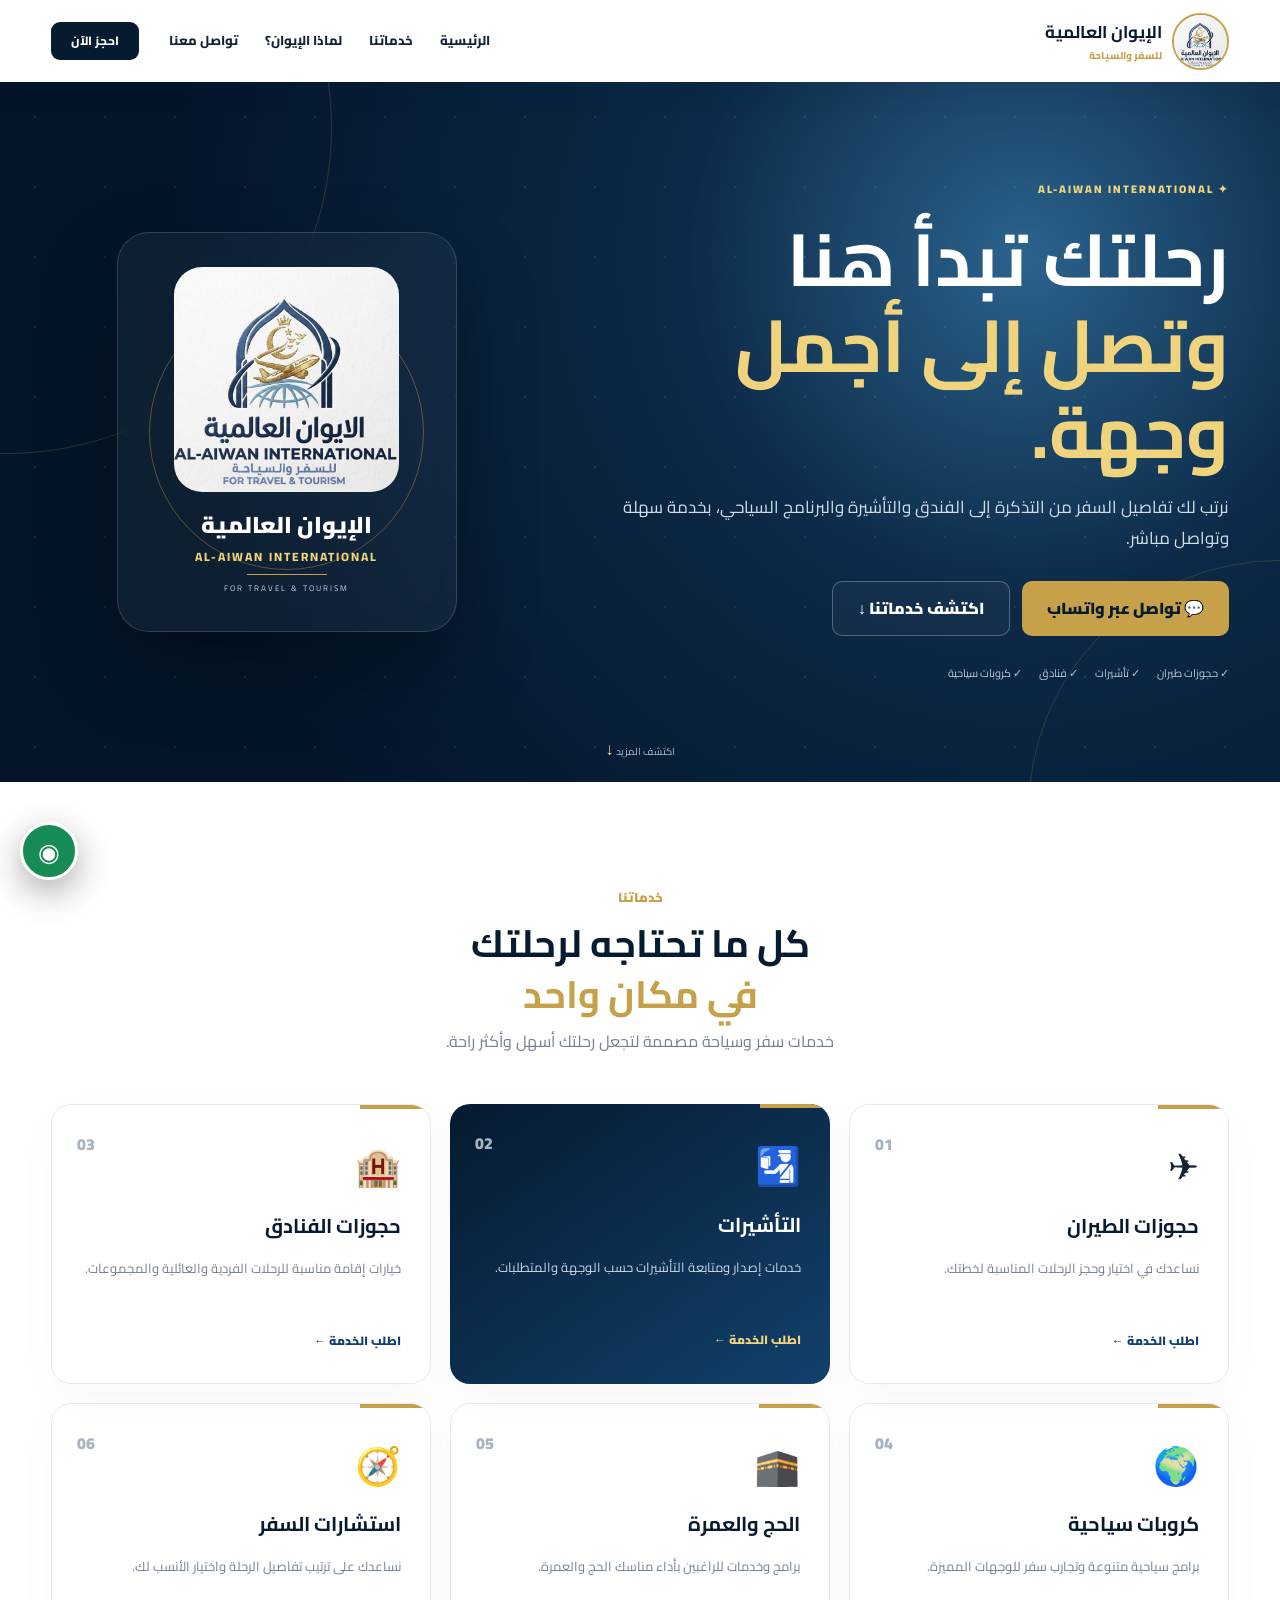
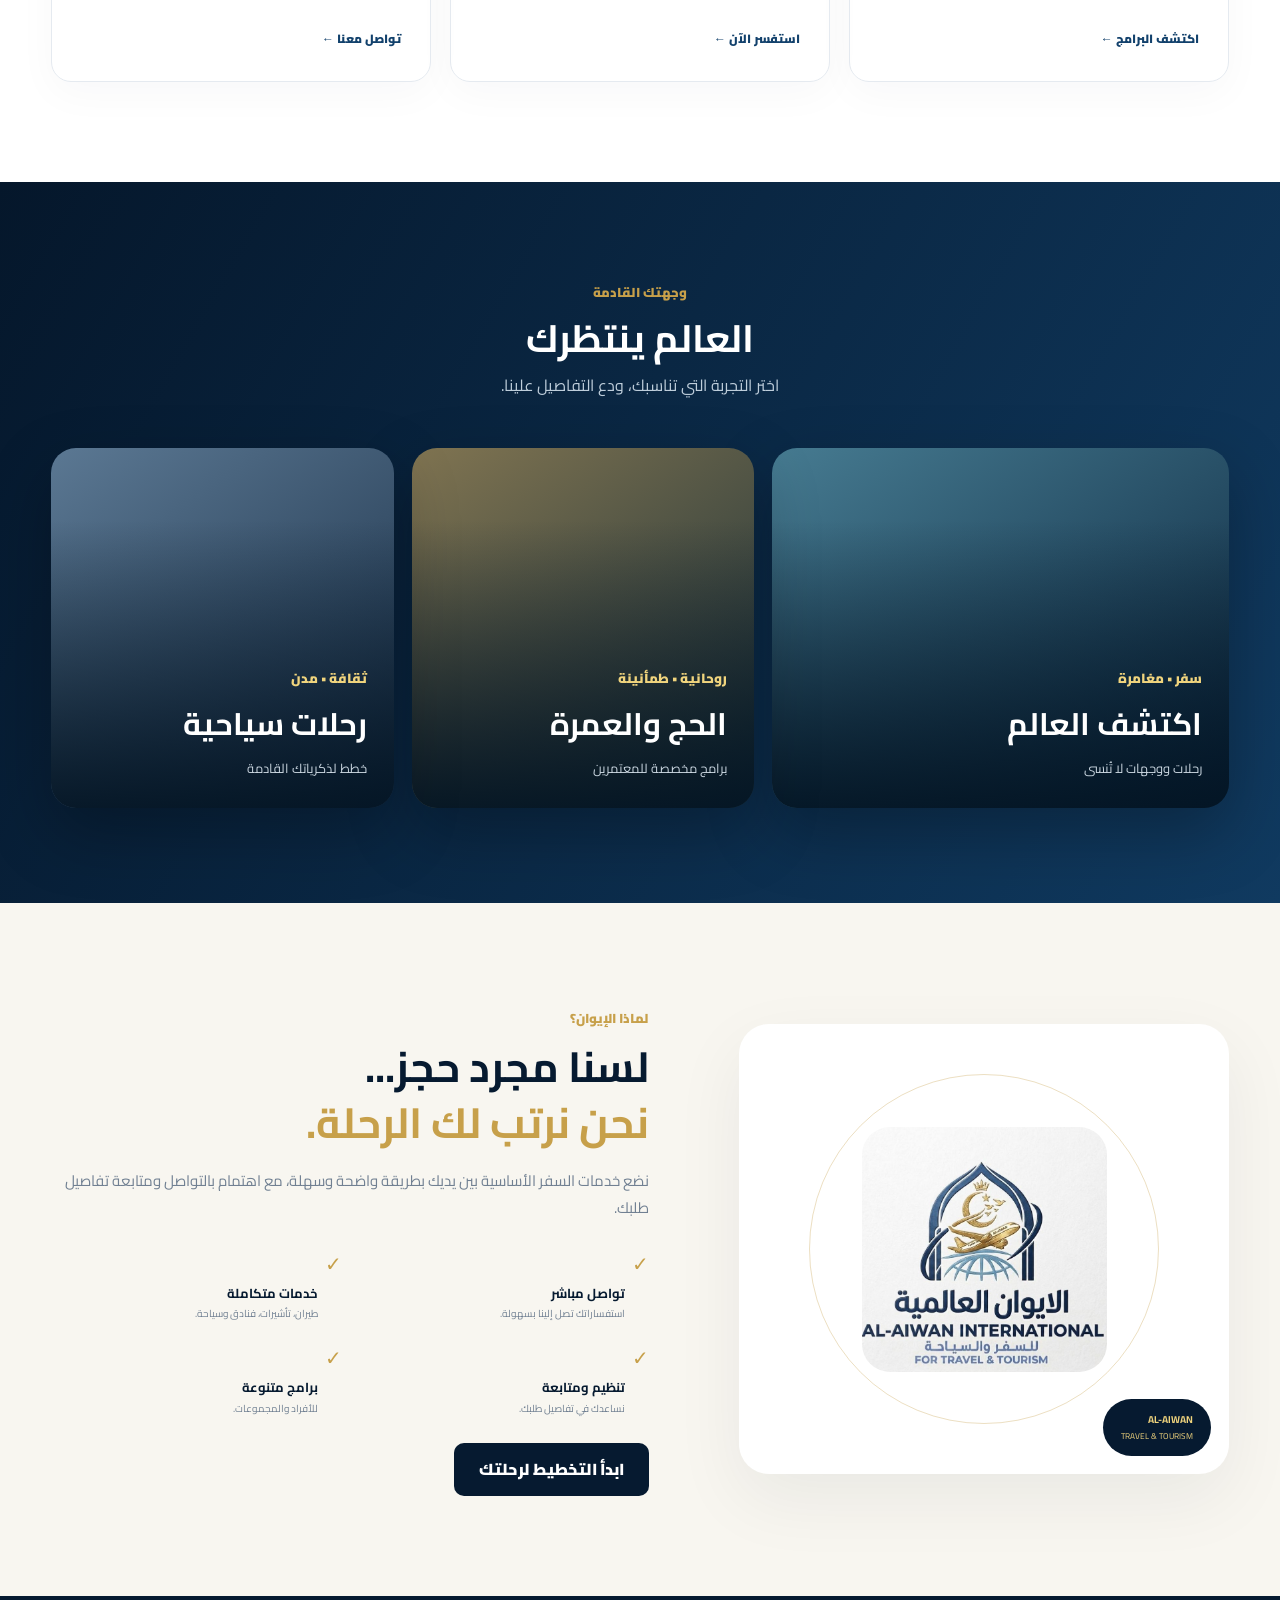
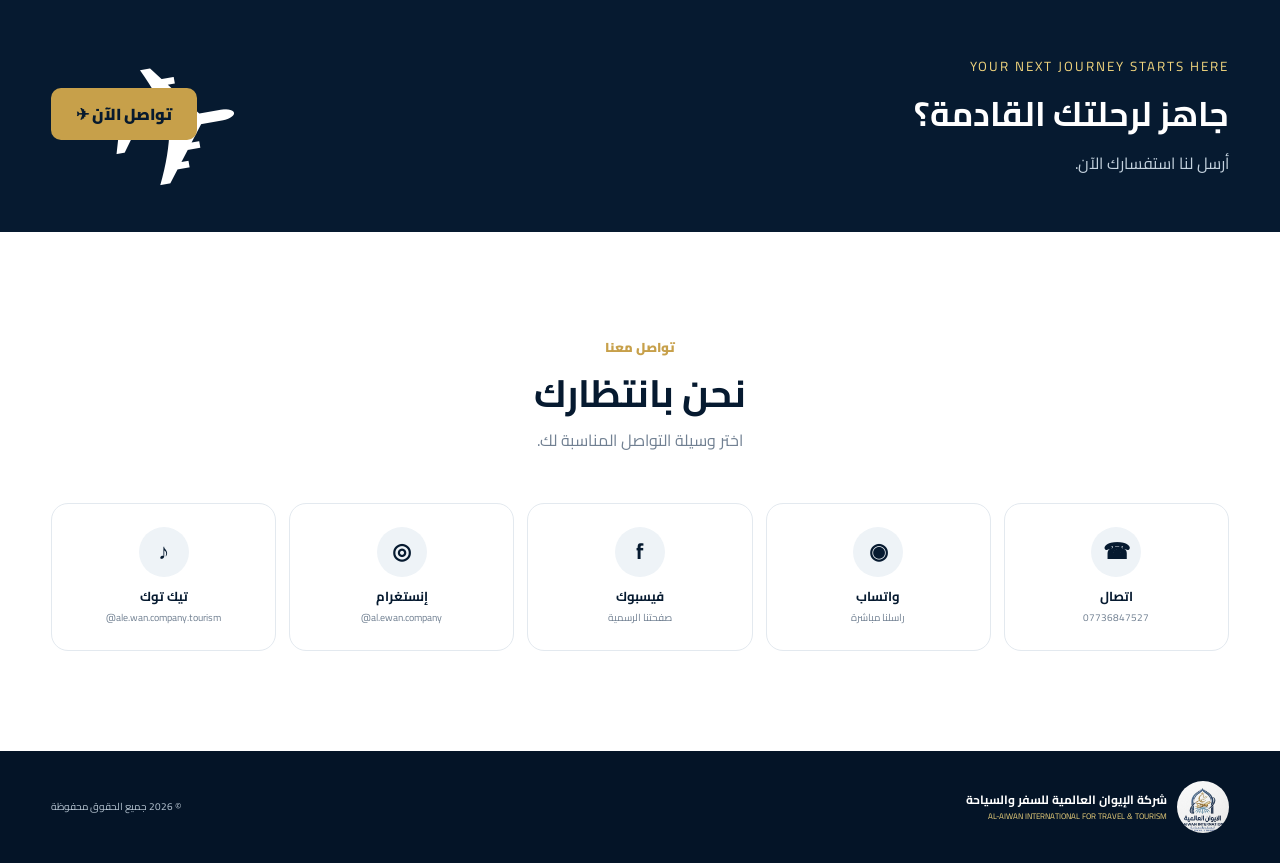
==== index.html @ 4b2747ee "Add files via upload" ====
<!DOCTYPE html>
<html lang="ar" dir="rtl">
<head>
<meta charset="UTF-8">
<meta name="viewport" content="width=device-width, initial-scale=1.0">
<title>الإيوان العالمية للسفر والسياحة</title>
<meta name="description" content="شركة الإيوان العالمية للسفر والسياحة - حجوزات طيران، تأشيرات، فنادق، كروبات سياحية والحج والعمرة.">
<link rel="icon" href="assets/logo.jpg">
<link rel="stylesheet" href="style.css">
</head>
<body>

<header>
  <div class="container nav">
    <a class="logo" href="#home"><img src="assets/logo.jpg"><span><b>الإيوان العالمية</b><small>للسفر والسياحة</small></span></a>
    <button id="menu">☰</button>
    <nav id="nav">
      <a href="#home">الرئيسية</a><a href="#services">خدماتنا</a><a href="#why">لماذا الإيوان؟</a><a href="#contact">تواصل معنا</a>
    </nav>
    <a class="nav-btn" href="https://wa.me/message/M5QS6EB6JN74N1" target="_blank">احجز الآن</a>
  </div>
</header>

<section class="hero" id="home">
  <div class="stars"></div>
  <div class="container hero-content">
    <div class="hero-copy">
      <div class="tag">✦ AL-AIWAN INTERNATIONAL</div>
      <h1>رحلتك تبدأ هنا<br><span>وتصل إلى أجمل وجهة.</span></h1>
      <p>نرتب لك تفاصيل السفر من التذكرة إلى الفندق والتأشيرة والبرنامج السياحي، بخدمة سهلة وتواصل مباشر.</p>
      <div class="actions">
        <a class="btn gold" href="https://wa.me/message/M5QS6EB6JN74N1" target="_blank">💬 تواصل عبر واتساب</a>
        <a class="btn glass" href="#services">اكتشف خدماتنا ↓</a>
      </div>
      <div class="trust"><span>✓ حجوزات طيران</span><span>✓ تأشيرات</span><span>✓ فنادق</span><span>✓ كروبات سياحية</span></div>
    </div>
    <div class="hero-card">
      <div class="orbit"></div>
      <img src="assets/logo.jpg">
      <div class="arabic-brand">الإيوان العالمية</div>
      <div class="english-brand">AL-AIWAN INTERNATIONAL</div>
      <div class="line"></div>
      <small>FOR TRAVEL & TOURISM</small>
    </div>
  </div>
  <div class="scroll">اكتشف المزيد <b>↓</b></div>
</section>

<section class="services" id="services">
  <div class="container">
    <div class="heading"><label>خدماتنا</label><h2>كل ما تحتاجه لرحلتك<br><span>في مكان واحد</span></h2><p>خدمات سفر وسياحة مصممة لتجعل رحلتك أسهل وأكثر راحة.</p></div>
    <div class="cards">
      <article><i>✈</i><em>01</em><h3>حجوزات الطيران</h3><p>نساعدك في اختيار وحجز الرحلات المناسبة لخطتك.</p><a href="#contact">اطلب الخدمة ←</a></article>
      <article class="active"><i>🛂</i><em>02</em><h3>التأشيرات</h3><p>خدمات إصدار ومتابعة التأشيرات حسب الوجهة والمتطلبات.</p><a href="#contact">اطلب الخدمة ←</a></article>
      <article><i>🏨</i><em>03</em><h3>حجوزات الفنادق</h3><p>خيارات إقامة مناسبة للرحلات الفردية والعائلية والمجموعات.</p><a href="#contact">اطلب الخدمة ←</a></article>
      <article><i>🌍</i><em>04</em><h3>كروبات سياحية</h3><p>برامج سياحية متنوعة وتجارب سفر للوجهات المميزة.</p><a href="#contact">اكتشف البرامج ←</a></article>
      <article><i>🕋</i><em>05</em><h3>الحج والعمرة</h3><p>برامج وخدمات للراغبين بأداء مناسك الحج والعمرة.</p><a href="#contact">استفسر الآن ←</a></article>
      <article><i>🧭</i><em>06</em><h3>استشارات السفر</h3><p>نساعدك على ترتيب تفاصيل الرحلة واختيار الأنسب لك.</p><a href="#contact">تواصل معنا ←</a></article>
    </div>
  </div>
</section>

<section class="showcase">
  <div class="container">
    <div class="heading light"><label>وجهتك القادمة</label><h2>العالم ينتظرك</h2><p>اختر التجربة التي تناسبك، ودع التفاصيل علينا.</p></div>
    <div class="destination-grid">
      <div class="destination d1"><div><small>سفر • مغامرة</small><h3>اكتشف العالم</h3><p>رحلات ووجهات لا تُنسى</p></div></div>
      <div class="destination d2"><div><small>روحانية • طمأنينة</small><h3>الحج والعمرة</h3><p>برامج مخصصة للمعتمرين</p></div></div>
      <div class="destination d3"><div><small>ثقافة • مدن</small><h3>رحلات سياحية</h3><p>خطط لذكرياتك القادمة</p></div></div>
    </div>
  </div>
</section>

<section class="why" id="why">
  <div class="container why-grid">
    <div class="visual">
      <div class="ring"></div><img src="assets/logo.jpg">
      <div class="badge"><b>AL-AIWAN</b><small>TRAVEL & TOURISM</small></div>
    </div>
    <div>
      <label>لماذا الإيوان؟</label>
      <h2>لسنا مجرد حجز...<br><span>نحن نرتب لك الرحلة.</span></h2>
      <p class="lead">نضع خدمات السفر الأساسية بين يديك بطريقة واضحة وسهلة، مع اهتمام بالتواصل ومتابعة تفاصيل طلبك.</p>
      <div class="features">
        <div>✓ <b>تواصل مباشر</b><small>استفساراتك تصل إلينا بسهولة.</small></div>
        <div>✓ <b>خدمات متكاملة</b><small>طيران، تأشيرات، فنادق وسياحة.</small></div>
        <div>✓ <b>تنظيم ومتابعة</b><small>نساعدك في تفاصيل طلبك.</small></div>
        <div>✓ <b>برامج متنوعة</b><small>للأفراد والمجموعات.</small></div>
      </div>
      <a class="btn navy" href="https://wa.me/message/M5QS6EB6JN74N1" target="_blank">ابدأ التخطيط لرحلتك</a>
    </div>
  </div>
</section>

<section class="cta">
  <div class="container cta-in">
    <div><small>YOUR NEXT JOURNEY STARTS HERE</small><h2>جاهز لرحلتك القادمة؟</h2><p>أرسل لنا استفسارك الآن.</p></div>
    <a class="btn gold" href="https://wa.me/message/M5QS6EB6JN74N1" target="_blank">تواصل الآن ✈</a>
  </div>
</section>

<section class="contact" id="contact">
  <div class="container">
    <div class="heading"><label>تواصل معنا</label><h2>نحن بانتظارك</h2><p>اختر وسيلة التواصل المناسبة لك.</p></div>
    <div class="contact-grid">
      <a href="tel:+9647736847527"><b>☎</b><strong>اتصال</strong><span>07736847527</span></a>
      <a href="https://wa.me/message/M5QS6EB6JN74N1" target="_blank"><b>◉</b><strong>واتساب</strong><span>راسلنا مباشرة</span></a>
      <a href="https://www.facebook.com/share/1HxMTw4XXQ/" target="_blank"><b>f</b><strong>فيسبوك</strong><span>صفحتنا الرسمية</span></a>
      <a href="https://www.instagram.com/al.ewan.company" target="_blank"><b>◎</b><strong>إنستغرام</strong><span>@al.ewan.company</span></a>
      <a href="https://www.tiktok.com/@ale.wan.company.tourism" target="_blank"><b>♪</b><strong>تيك توك</strong><span>@ale.wan.company.tourism</span></a>
    </div>
  </div>
</section>

<footer><div class="container footer"><div class="fl"><img src="assets/logo.jpg"><div><b>شركة الإيوان العالمية للسفر والسياحة</b><small>AL-AIWAN INTERNATIONAL FOR TRAVEL & TOURISM</small></div></div><p>© <span id="year"></span> جميع الحقوق محفوظة</p></div></footer>
<a class="float" href="https://wa.me/message/M5QS6EB6JN74N1" target="_blank">◉</a>
<script src="script.js"></script>
</body>
</html>
---- style.css ----
@import url('https://fonts.googleapis.com/css2?family=Cairo:wght@400;600;700;800;900&display=swap');
:root{--navy:#061a30;--blue:#12416c;--gold:#c7a04a;--gold2:#f0d47d;--white:#fff;--muted:#718092;--cream:#f8f6f0}
*{box-sizing:border-box}html{scroll-behavior:smooth}body{margin:0;font-family:Cairo,Arial,sans-serif;color:#142235;line-height:1.8}a{text-decoration:none;color:inherit}.container{width:min(1180px,92%);margin:auto}
header{height:82px;background:#fff;position:sticky;top:0;z-index:99;box-shadow:0 8px 30px #061a3010}.nav{height:100%;display:flex;align-items:center;gap:30px}.logo{display:flex;align-items:center;gap:10px;margin-left:auto}.logo img{width:57px;height:57px;border-radius:50%;object-fit:cover;border:2px solid var(--gold)}.logo b,.logo small{display:block}.logo b{font-size:17px;color:var(--navy)}.logo small{font-size:10px;color:var(--gold);font-weight:800}nav{display:flex;gap:27px;font-size:13px;font-weight:800}nav a:hover{color:var(--gold)}.nav-btn{background:var(--navy);color:#fff;padding:8px 20px;border-radius:9px;font-size:12px;font-weight:800}#menu{display:none;border:0;background:none;font-size:27px;color:var(--navy)}
.hero{min-height:700px;background:radial-gradient(circle at 80% 25%,#2b638d 0,#0c2947 30%,#041529 75%);color:#fff;position:relative;overflow:hidden}.hero:before,.hero:after{content:"";position:absolute;border:1px solid #c7a04a33;border-radius:50%}.hero:before{width:650px;height:650px;left:-320px;top:-280px}.hero:after{width:500px;height:500px;right:-250px;bottom:-280px}.stars{position:absolute;inset:0;background-image:radial-gradient(#fff9 1px,transparent 1px);background-size:70px 70px;opacity:.12}.hero-content{position:relative;z-index:2;min-height:700px;display:grid;grid-template-columns:1.15fr .85fr;gap:70px;align-items:center}.tag{color:var(--gold2);font-size:11px;letter-spacing:2px;font-weight:900}.hero h1{font-size:clamp(43px,6vw,73px);line-height:1.18;margin:17px 0}.hero h1 span{color:var(--gold2)}.hero-copy>p{font-size:17px;color:#d1deea;max-width:650px}.actions{display:flex;gap:12px;flex-wrap:wrap;margin:28px 0}.btn{display:inline-flex;align-items:center;justify-content:center;padding:12px 25px;border-radius:10px;font-weight:900;transition:.25s}.btn:hover{transform:translateY(-3px)}.gold{background:var(--gold);color:#071a2e}.glass{border:1px solid #fff4;color:#fff;background:#ffffff09}.trust{display:flex;gap:17px;flex-wrap:wrap;color:#b9c9d8;font-size:11px}.hero-card{width:340px;height:400px;justify-self:center;border:1px solid #ffffff25;background:#ffffff0b;backdrop-filter:blur(12px);border-radius:32px;display:flex;align-items:center;justify-content:center;flex-direction:column;box-shadow:0 35px 80px #0005;position:relative}.hero-card img{width:225px;height:225px;border-radius:28px;object-fit:cover;position:relative;z-index:2}.orbit{position:absolute;width:275px;height:275px;border:1px solid #c7a04a66;border-radius:50%}.arabic-brand{font-size:23px;font-weight:900;margin-top:12px}.english-brand{font-size:12px;letter-spacing:2px;color:var(--gold2);font-weight:800}.hero-card .line{width:80px;height:1px;background:var(--gold);margin:7px}.hero-card small{font-size:8px;letter-spacing:2px;color:#c5d2de}.scroll{position:absolute;bottom:17px;left:50%;transform:translateX(-50%);font-size:10px;color:#aebfce}.scroll b{color:var(--gold2);font-size:17px}
.services{padding:100px 0;background:#fff}.heading{text-align:center;max-width:700px;margin:0 auto 48px}.heading label,.why label{color:var(--gold);font-weight:900;font-size:13px}.heading h2,.why h2{font-size:38px;line-height:1.35;color:var(--navy);margin:7px 0}.heading h2 span,.why h2 span{color:var(--gold)}.heading p{color:var(--muted);margin:0}.cards{display:grid;grid-template-columns:repeat(3,1fr);gap:19px}.cards article{min-height:260px;padding:29px;border:1px solid #e5eaf0;border-radius:20px;position:relative;overflow:hidden;box-shadow:0 12px 40px #061a3008;transition:.3s}.cards article:hover{transform:translateY(-8px);box-shadow:0 25px 55px #061a3015}.cards article:before{content:"";position:absolute;top:0;right:0;width:70px;height:4px;background:var(--gold)}.cards .active{background:linear-gradient(145deg,#061a30,#12416c);color:#fff;border:0}.cards i{font-style:normal;font-size:37px}.cards em{position:absolute;left:25px;top:25px;color:#a6b3c0;font-style:normal;font-weight:900}.cards h3{font-size:20px;margin:7px 0;color:var(--navy)}.cards .active h3{color:#fff}.cards p{font-size:13px;color:var(--muted);min-height:55px}.cards .active p{color:#cbd8e4}.cards a{font-size:12px;color:var(--blue);font-weight:900}.cards .active a{color:var(--gold2)}
.showcase{padding:95px 0;background:linear-gradient(120deg,#05172b,#103a60);color:#fff}.light h2{color:#fff}.light p{color:#bfcedb}.destination-grid{display:grid;grid-template-columns:1.2fr .9fr .9fr;gap:18px}.destination{height:360px;border-radius:25px;position:relative;overflow:hidden;display:flex;align-items:end;padding:27px;background:linear-gradient(145deg,#467b91,#09233b);box-shadow:0 25px 65px #0004}.destination:before{content:"";position:absolute;inset:0;background:linear-gradient(transparent 20%,#031423e8)}.destination div{position:relative;z-index:2}.destination small{color:var(--gold2);font-weight:900}.destination h3{font-size:31px;margin:5px 0}.destination p{margin:0;color:#cad6e0;font-size:13px}.d2{background:linear-gradient(145deg,#807451,#172d36)}.d3{background:linear-gradient(145deg,#5b7893,#172c43)}
.why{padding:100px 0;background:var(--cream)}.why-grid{display:grid;grid-template-columns:.9fr 1.1fr;gap:90px;align-items:center}.visual{height:450px;background:#fff;border-radius:30px;display:grid;place-items:center;position:relative;box-shadow:0 25px 70px #061a3010}.visual img{width:245px;height:245px;object-fit:cover;border-radius:28px;position:relative;z-index:2}.ring{position:absolute;width:350px;height:350px;border:1px solid #c7a04a55;border-radius:50%}.badge{position:absolute;bottom:18px;right:18px;background:var(--navy);color:var(--gold2);padding:12px 18px;border-radius:50px;font-size:10px}.badge b,.badge small{display:block}.why h2{font-size:42px}.lead{color:var(--muted);font-size:15px}.features{display:grid;grid-template-columns:1fr 1fr;gap:17px;margin:25px 0}.features div{color:var(--gold);font-size:20px}.features b,.features small{display:block;margin-right:24px}.features b{font-size:13px;color:var(--navy)}.features small{font-size:10px;color:var(--muted)}.navy{background:var(--navy);color:#fff}
.cta{padding:55px 0;background:var(--navy);color:#fff;position:relative;overflow:hidden}.cta:after{content:"✈";position:absolute;left:8%;top:-25px;color:#fff08;font-size:170px;transform:rotate(-10deg)}.cta-in{position:relative;z-index:2;display:flex;justify-content:space-between;align-items:center}.cta small{color:var(--gold2);letter-spacing:2px}.cta h2{font-size:34px;margin:4px 0}.cta p{margin:0;color:#c4d2de}
.contact{padding:100px 0}.contact-grid{display:grid;grid-template-columns:repeat(5,1fr);gap:13px}.contact-grid a{border:1px solid #e3e9ef;border-radius:17px;padding:23px 8px;text-align:center;transition:.25s;background:#fff}.contact-grid a:hover{transform:translateY(-5px);border-color:var(--gold)}.contact-grid b{display:grid;place-items:center;width:50px;height:50px;margin:auto auto 8px;border-radius:50%;background:#eef3f7;color:var(--navy);font-size:22px}.contact-grid strong,.contact-grid span{display:block}.contact-grid strong{font-size:13px;color:var(--navy)}.contact-grid span{font-size:10px;color:var(--muted);direction:ltr}
footer{background:#041427;color:#b9c7d4;padding:30px 0}.footer{display:flex;justify-content:space-between;align-items:center;gap:20px}.fl{display:flex;align-items:center;gap:10px}.fl img{width:52px;height:52px;border-radius:50%;object-fit:cover}.fl b,.fl small{display:block}.fl b{color:#fff;font-size:12px}.fl small{font-size:8px;color:var(--gold2)}.footer p{font-size:10px}.float{position:fixed;left:20px;bottom:20px;width:58px;height:58px;border-radius:50%;background:#168b55;color:#fff;display:grid;place-items:center;font-size:25px;box-shadow:0 12px 35px #0005;border:3px solid #fff;z-index:90}
@media(max-width:900px){nav{display:none;position:absolute;top:82px;right:4%;left:4%;background:#fff;padding:15px;border-radius:15px;box-shadow:0 15px 45px #061a3020;flex-direction:column;gap:5px}nav.open{display:flex}#menu{display:block}.nav-btn{display:none}.hero-content{grid-template-columns:1fr;text-align:center;padding:65px 0}.hero-copy>p{margin:auto}.actions,.trust{justify-content:center}.hero-card{width:290px;height:340px}.hero-card img{width:180px;height:180px}.cards{grid-template-columns:1fr 1fr}.destination-grid{grid-template-columns:1fr 1fr}.why-grid{grid-template-columns:1fr;gap:45px}.visual{max-width:600px;margin:auto}.contact-grid{grid-template-columns:1fr 1fr}.cta-in{flex-direction:column;text-align:center}}
@media(max-width:560px){.logo{margin:0}.logo img{width:50px;height:50px}.hero h1{font-size:42px}.hero-copy>p{font-size:14px}.hero{min-height:690px}.hero-content{min-height:690px}.cards,.destination-grid,.contact-grid{grid-template-columns:1fr}.services,.why,.contact{padding:70px 0}.heading h2,.why h2{font-size:29px}.visual{height:350px}.visual img{width:190px;height:190px}.ring{width:270px;height:270px}.features{grid-template-columns:1fr}.footer{flex-direction:column;text-align:center}.fl{justify-content:center}}
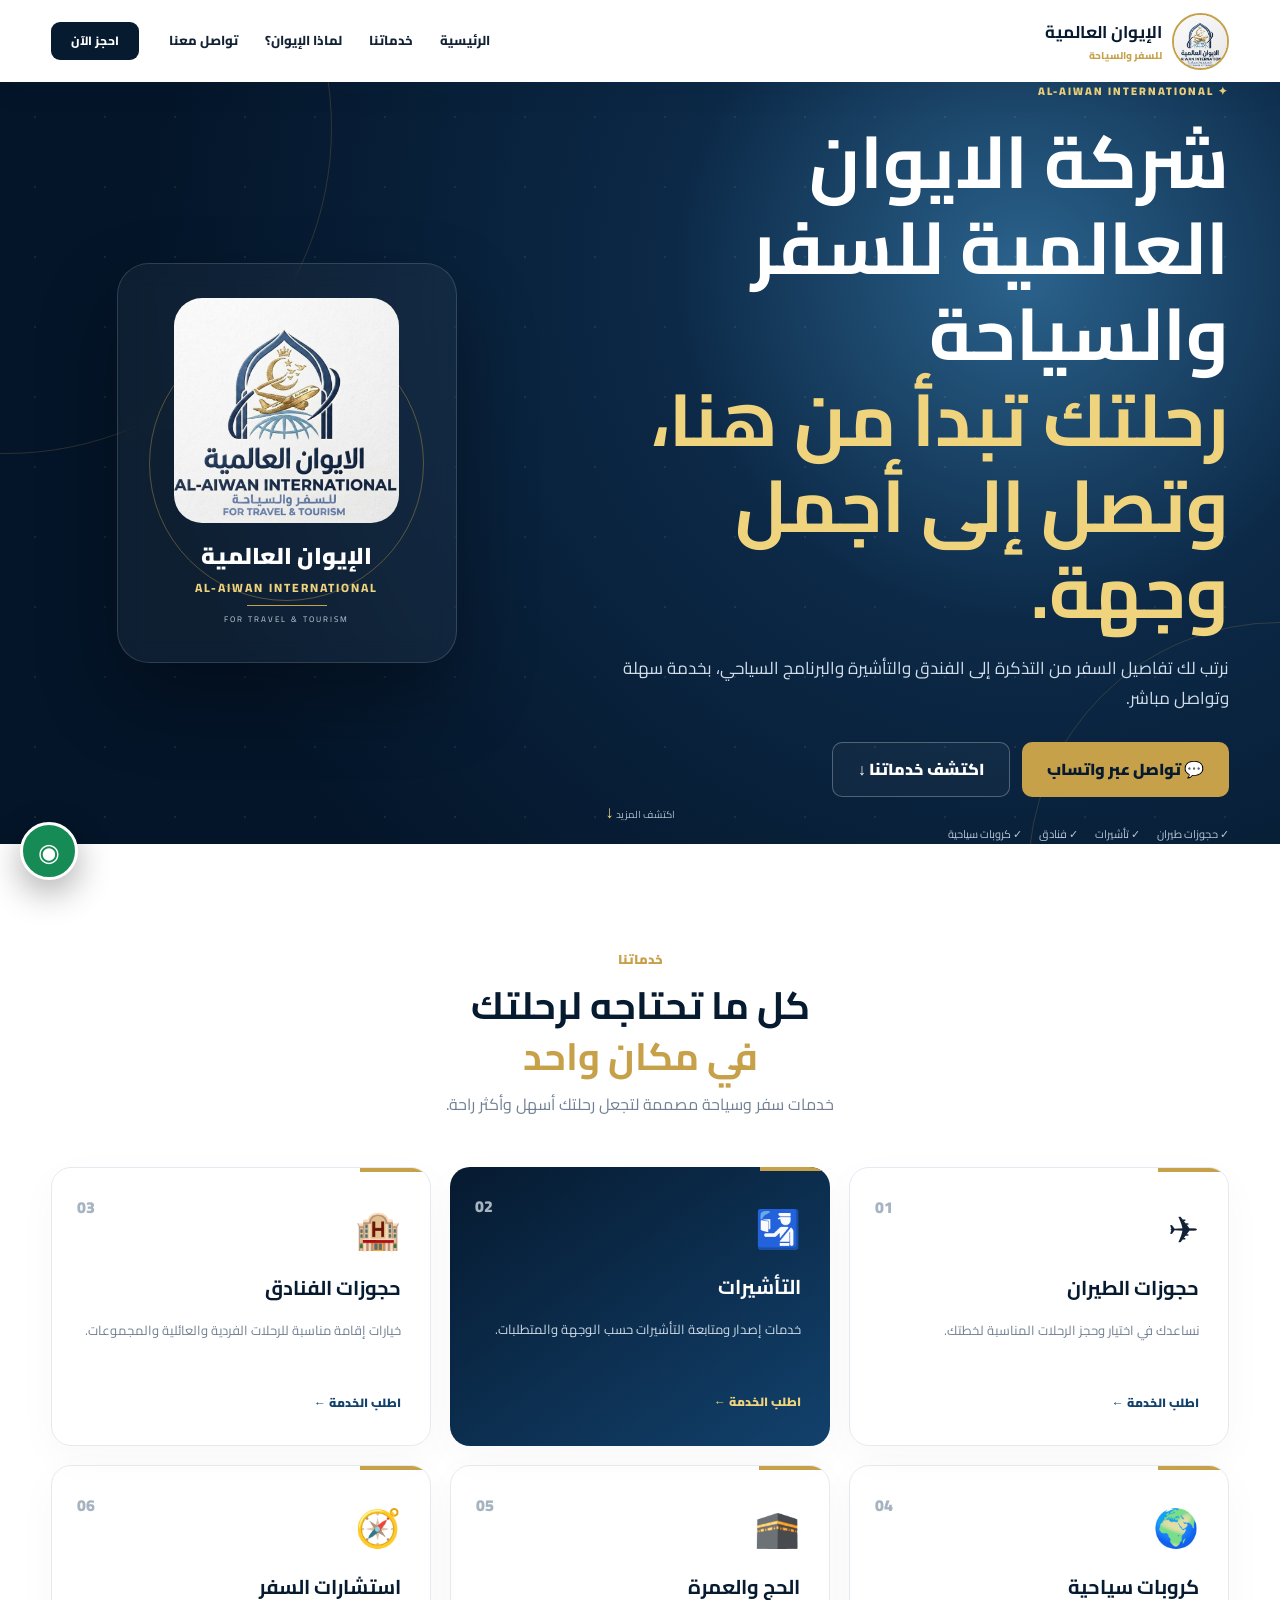
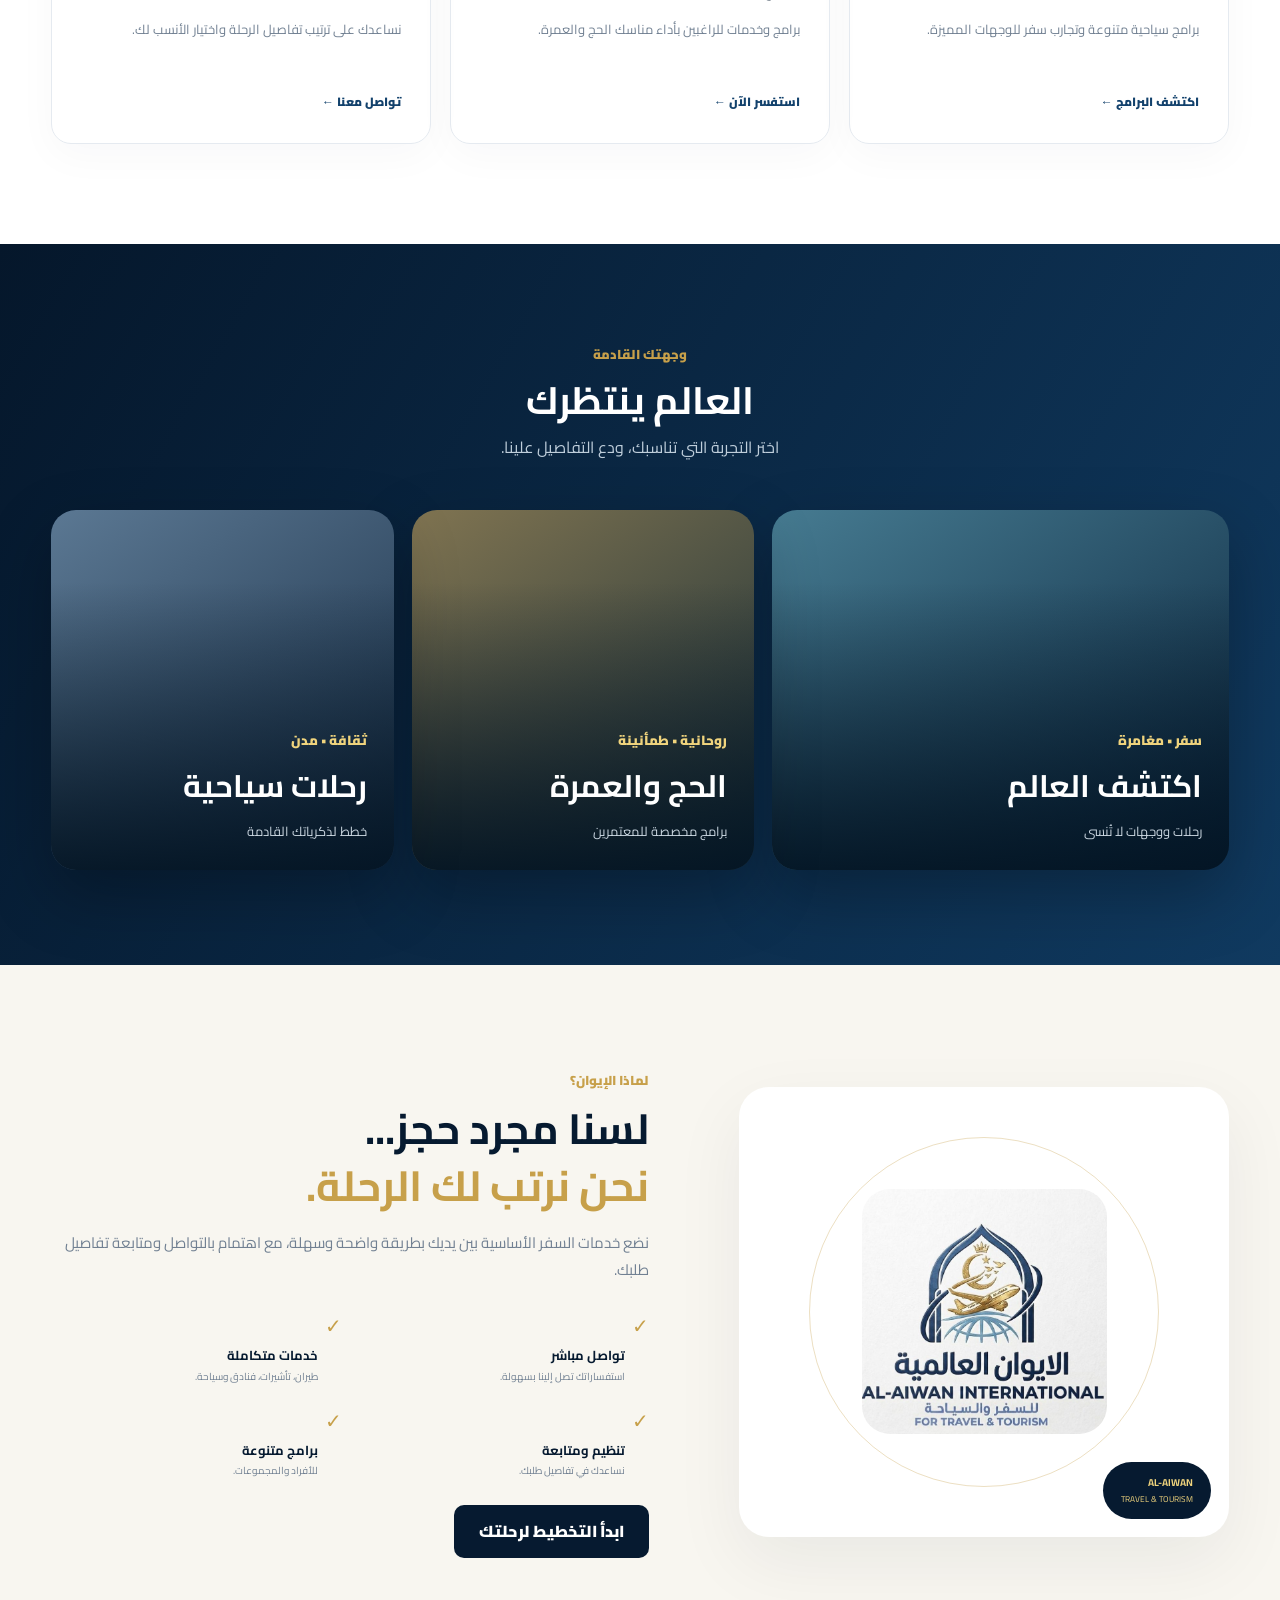
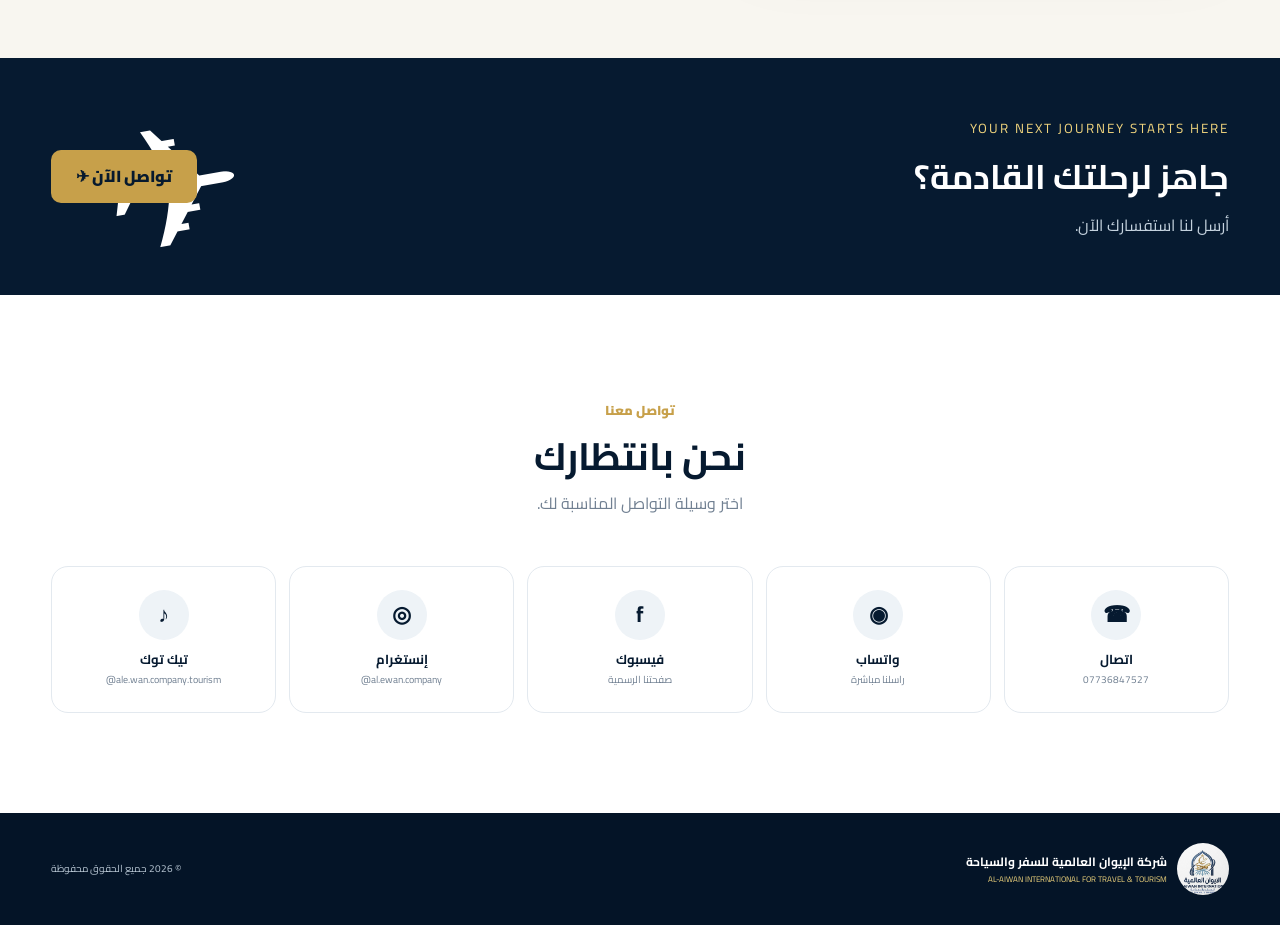
==== commit 2a5f3b12: "Update index.html" ====
--- a/index.html
+++ b/index.html
@@ -3,37 +3,119 @@
 <head>
 <meta charset="UTF-8">
 <meta name="viewport" content="width=device-width, initial-scale=1.0">
-<title>الإيوان العالمية للسفر والسياحة</title>
-<meta name="description" content="شركة الإيوان العالمية للسفر والسياحة - حجوزات طيران، تأشيرات، فنادق، كروبات سياحية والحج والعمرة.">
+
+<title>شركة الإيوان العالمية للسفر والسياحة | حجوزات وتأشيرات وسياحة</title>
+
+<meta name="description" content="شركة الإيوان العالمية للسفر والسياحة في العراق. حجوزات طيران، تأشيرات، حجوزات فنادق، كروبات سياحية وبرامج الحج والعمرة. تواصل معنا للاستفسار والحجز.">
+
+<meta name="keywords" content="شركة الإيوان العالمية للسفر والسياحة, الإيوان للسفر والسياحة, شركة سفر وسياحة في العراق, حجوزات طيران, تأشيرات, حجوزات فنادق, كروبات سياحية, الحج والعمرة">
+
+<meta name="author" content="شركة الإيوان العالمية للسفر والسياحة">
+<meta name="robots" content="index, follow">
+<meta name="googlebot" content="index, follow">
+
+<link rel="canonical" href="https://almadenatourism-del.github.io/al-ewan-website2/">
+
+<!-- Open Graph -->
+<meta property="og:type" content="website">
+<meta property="og:title" content="شركة الإيوان العالمية للسفر والسياحة">
+<meta property="og:description" content="حجوزات طيران، تأشيرات، فنادق، كروبات سياحية وبرامج الحج والعمرة.">
+<meta property="og:url" content="https://almadenatourism-del.github.io/al-ewan-website2/">
+<meta property="og:image" content="https://almadenatourism-del.github.io/al-ewan-website2/assets/logo.jpg">
+<meta property="og:locale" content="ar_IQ">
+<meta property="og:site_name" content="شركة الإيوان العالمية للسفر والسياحة">
+
+<!-- Twitter / X -->
+<meta name="twitter:card" content="summary_large_image">
+<meta name="twitter:title" content="شركة الإيوان العالمية للسفر والسياحة">
+<meta name="twitter:description" content="حجوزات طيران، تأشيرات، فنادق، كروبات سياحية وبرامج الحج والعمرة.">
+<meta name="twitter:image" content="https://almadenatourism-del.github.io/al-ewan-website2/assets/logo.jpg">
+
+<!-- بيانات الشركة لمحركات البحث -->
+<script type="application/ld+json">
+{
+  "@context": "https://schema.org",
+  "@type": "TravelAgency",
+  "name": "شركة الإيوان العالمية للسفر والسياحة",
+  "alternateName": "الإيوان العالمية للسفر والسياحة",
+  "url": "https://almadenatourism-del.github.io/al-ewan-website2/",
+  "logo": "https://almadenatourism-del.github.io/al-ewan-website2/assets/logo.jpg",
+  "telephone": "+9647736847527",
+  "description": "شركة الإيوان العالمية للسفر والسياحة تقدم خدمات حجوزات الطيران والتأشيرات والفنادق والكروبات السياحية وبرامج الحج والعمرة.",
+  "sameAs": [
+    "https://www.facebook.com/share/1HxMTw4XXQ/",
+    "https://www.instagram.com/al.ewan.company/",
+    "https://www.tiktok.com/@ale.wan.company.tourism"
+  ]
+}
+</script>
+
 <link rel="icon" href="assets/logo.jpg">
 <link rel="stylesheet" href="style.css">
 </head>
+
 <body>
 
 <header>
   <div class="container nav">
-    <a class="logo" href="#home"><img src="assets/logo.jpg"><span><b>الإيوان العالمية</b><small>للسفر والسياحة</small></span></a>
+    <a class="logo" href="#home">
+      <img src="assets/logo.jpg">
+      <span>
+        <b>الإيوان العالمية</b>
+        <small>للسفر والسياحة</small>
+      </span>
+    </a>
+
     <button id="menu">☰</button>
+
     <nav id="nav">
-      <a href="#home">الرئيسية</a><a href="#services">خدماتنا</a><a href="#why">لماذا الإيوان؟</a><a href="#contact">تواصل معنا</a>
+      <a href="#home">الرئيسية</a>
+      <a href="#services">خدماتنا</a>
+      <a href="#why">لماذا الإيوان؟</a>
+      <a href="#contact">تواصل معنا</a>
     </nav>
+
     <a class="nav-btn" href="https://wa.me/message/M5QS6EB6JN74N1" target="_blank">احجز الآن</a>
   </div>
 </header>
 
 <section class="hero" id="home">
   <div class="stars"></div>
+
   <div class="container hero-content">
     <div class="hero-copy">
+
       <div class="tag">✦ AL-AIWAN INTERNATIONAL</div>
-      <h1>رحلتك تبدأ هنا<br><span>وتصل إلى أجمل وجهة.</span></h1>
-      <p>نرتب لك تفاصيل السفر من التذكرة إلى الفندق والتأشيرة والبرنامج السياحي، بخدمة سهلة وتواصل مباشر.</p>
+
+      <h1>
+  شركة الايوان العالمية للسفر والسياحة<br>
+  <span>رحلتك تبدأ من هنا، وتصل إلى أجمل وجهة.</span>
+</h1>
+
+      <p>
+        نرتب لك تفاصيل السفر من التذكرة إلى الفندق والتأشيرة والبرنامج السياحي،
+        بخدمة سهلة وتواصل مباشر.
+      </p>
+
       <div class="actions">
-        <a class="btn gold" href="https://wa.me/message/M5QS6EB6JN74N1" target="_blank">💬 تواصل عبر واتساب</a>
-        <a class="btn glass" href="#services">اكتشف خدماتنا ↓</a>
-      </div>
-      <div class="trust"><span>✓ حجوزات طيران</span><span>✓ تأشيرات</span><span>✓ فنادق</span><span>✓ كروبات سياحية</span></div>
-    </div>
+        <a class="btn gold" href="https://wa.me/message/M5QS6EB6JN74N1" target="_blank">
+          💬 تواصل عبر واتساب
+        </a>
+
+        <a class="btn glass" href="#services">
+          اكتشف خدماتنا ↓
+        </a>
+      </div>
+
+      <div class="trust">
+        <span>✓ حجوزات طيران</span>
+        <span>✓ تأشيرات</span>
+        <span>✓ فنادق</span>
+        <span>✓ كروبات سياحية</span>
+      </div>
+
+    </div>
+
     <div class="hero-card">
       <div class="orbit"></div>
       <img src="assets/logo.jpg">
@@ -42,78 +124,276 @@
       <div class="line"></div>
       <small>FOR TRAVEL & TOURISM</small>
     </div>
-  </div>
-  <div class="scroll">اكتشف المزيد <b>↓</b></div>
+
+  </div>
+
+  <div class="scroll">
+    اكتشف المزيد <b>↓</b>
+  </div>
 </section>
 
 <section class="services" id="services">
+
   <div class="container">
-    <div class="heading"><label>خدماتنا</label><h2>كل ما تحتاجه لرحلتك<br><span>في مكان واحد</span></h2><p>خدمات سفر وسياحة مصممة لتجعل رحلتك أسهل وأكثر راحة.</p></div>
+
+    <div class="heading">
+      <label>خدماتنا</label>
+
+      <h2>
+        كل ما تحتاجه لرحلتك<br>
+        <span>في مكان واحد</span>
+      </h2>
+
+      <p>
+        خدمات سفر وسياحة مصممة لتجعل رحلتك أسهل وأكثر راحة.
+      </p>
+    </div>
+
     <div class="cards">
-      <article><i>✈</i><em>01</em><h3>حجوزات الطيران</h3><p>نساعدك في اختيار وحجز الرحلات المناسبة لخطتك.</p><a href="#contact">اطلب الخدمة ←</a></article>
-      <article class="active"><i>🛂</i><em>02</em><h3>التأشيرات</h3><p>خدمات إصدار ومتابعة التأشيرات حسب الوجهة والمتطلبات.</p><a href="#contact">اطلب الخدمة ←</a></article>
-      <article><i>🏨</i><em>03</em><h3>حجوزات الفنادق</h3><p>خيارات إقامة مناسبة للرحلات الفردية والعائلية والمجموعات.</p><a href="#contact">اطلب الخدمة ←</a></article>
-      <article><i>🌍</i><em>04</em><h3>كروبات سياحية</h3><p>برامج سياحية متنوعة وتجارب سفر للوجهات المميزة.</p><a href="#contact">اكتشف البرامج ←</a></article>
-      <article><i>🕋</i><em>05</em><h3>الحج والعمرة</h3><p>برامج وخدمات للراغبين بأداء مناسك الحج والعمرة.</p><a href="#contact">استفسر الآن ←</a></article>
-      <article><i>🧭</i><em>06</em><h3>استشارات السفر</h3><p>نساعدك على ترتيب تفاصيل الرحلة واختيار الأنسب لك.</p><a href="#contact">تواصل معنا ←</a></article>
+
+      <article>
+        <i>✈</i>
+        <em>01</em>
+        <h3>حجوزات الطيران</h3>
+        <p>نساعدك في اختيار وحجز الرحلات المناسبة لخطتك.</p>
+        <a href="#contact">اطلب الخدمة ←</a>
+      </article>
+
+      <article class="active">
+        <i>🛂</i>
+        <em>02</em>
+        <h3>التأشيرات</h3>
+        <p>خدمات إصدار ومتابعة التأشيرات حسب الوجهة والمتطلبات.</p>
+        <a href="#contact">اطلب الخدمة ←</a>
+      </article>
+
+      <article>
+        <i>🏨</i>
+        <em>03</em>
+        <h3>حجوزات الفنادق</h3>
+        <p>خيارات إقامة مناسبة للرحلات الفردية والعائلية والمجموعات.</p>
+        <a href="#contact">اطلب الخدمة ←</a>
+      </article>
+
+      <article>
+        <i>🌍</i>
+        <em>04</em>
+        <h3>كروبات سياحية</h3>
+        <p>برامج سياحية متنوعة وتجارب سفر للوجهات المميزة.</p>
+        <a href="#contact">اكتشف البرامج ←</a>
+      </article>
+
+      <article>
+        <i>🕋</i>
+        <em>05</em>
+        <h3>الحج والعمرة</h3>
+        <p>برامج وخدمات للراغبين بأداء مناسك الحج والعمرة.</p>
+        <a href="#contact">استفسر الآن ←</a>
+      </article>
+
+      <article>
+        <i>🧭</i>
+        <em>06</em>
+        <h3>استشارات السفر</h3>
+        <p>نساعدك على ترتيب تفاصيل الرحلة واختيار الأنسب لك.</p>
+        <a href="#contact">تواصل معنا ←</a>
+      </article>
+
     </div>
   </div>
 </section>
 
 <section class="showcase">
+
   <div class="container">
-    <div class="heading light"><label>وجهتك القادمة</label><h2>العالم ينتظرك</h2><p>اختر التجربة التي تناسبك، ودع التفاصيل علينا.</p></div>
+
+    <div class="heading light">
+      <label>وجهتك القادمة</label>
+      <h2>العالم ينتظرك</h2>
+      <p>اختر التجربة التي تناسبك، ودع التفاصيل علينا.</p>
+    </div>
+
     <div class="destination-grid">
-      <div class="destination d1"><div><small>سفر • مغامرة</small><h3>اكتشف العالم</h3><p>رحلات ووجهات لا تُنسى</p></div></div>
-      <div class="destination d2"><div><small>روحانية • طمأنينة</small><h3>الحج والعمرة</h3><p>برامج مخصصة للمعتمرين</p></div></div>
-      <div class="destination d3"><div><small>ثقافة • مدن</small><h3>رحلات سياحية</h3><p>خطط لذكرياتك القادمة</p></div></div>
+
+      <div class="destination d1">
+        <div>
+          <small>سفر • مغامرة</small>
+          <h3>اكتشف العالم</h3>
+          <p>رحلات ووجهات لا تُنسى</p>
+        </div>
+      </div>
+
+      <div class="destination d2">
+        <div>
+          <small>روحانية • طمأنينة</small>
+          <h3>الحج والعمرة</h3>
+          <p>برامج مخصصة للمعتمرين</p>
+        </div>
+      </div>
+
+      <div class="destination d3">
+        <div>
+          <small>ثقافة • مدن</small>
+          <h3>رحلات سياحية</h3>
+          <p>خطط لذكرياتك القادمة</p>
+        </div>
+      </div>
+
     </div>
   </div>
 </section>
 
 <section class="why" id="why">
+
   <div class="container why-grid">
+
     <div class="visual">
-      <div class="ring"></div><img src="assets/logo.jpg">
-      <div class="badge"><b>AL-AIWAN</b><small>TRAVEL & TOURISM</small></div>
-    </div>
+      <div class="ring"></div>
+      <img src="assets/logo.jpg">
+
+      <div class="badge">
+        <b>AL-AIWAN</b>
+        <small>TRAVEL & TOURISM</small>
+      </div>
+    </div>
+
     <div>
+
       <label>لماذا الإيوان؟</label>
-      <h2>لسنا مجرد حجز...<br><span>نحن نرتب لك الرحلة.</span></h2>
-      <p class="lead">نضع خدمات السفر الأساسية بين يديك بطريقة واضحة وسهلة، مع اهتمام بالتواصل ومتابعة تفاصيل طلبك.</p>
+
+      <h2>
+        لسنا مجرد حجز...<br>
+        <span>نحن نرتب لك الرحلة.</span>
+      </h2>
+
+      <p class="lead">
+        نضع خدمات السفر الأساسية بين يديك بطريقة واضحة وسهلة،
+        مع اهتمام بالتواصل ومتابعة تفاصيل طلبك.
+      </p>
+
       <div class="features">
-        <div>✓ <b>تواصل مباشر</b><small>استفساراتك تصل إلينا بسهولة.</small></div>
-        <div>✓ <b>خدمات متكاملة</b><small>طيران، تأشيرات، فنادق وسياحة.</small></div>
-        <div>✓ <b>تنظيم ومتابعة</b><small>نساعدك في تفاصيل طلبك.</small></div>
-        <div>✓ <b>برامج متنوعة</b><small>للأفراد والمجموعات.</small></div>
-      </div>
-      <a class="btn navy" href="https://wa.me/message/M5QS6EB6JN74N1" target="_blank">ابدأ التخطيط لرحلتك</a>
+
+        <div>
+          ✓ <b>تواصل مباشر</b>
+          <small>استفساراتك تصل إلينا بسهولة.</small>
+        </div>
+
+        <div>
+          ✓ <b>خدمات متكاملة</b>
+          <small>طيران، تأشيرات، فنادق وسياحة.</small>
+        </div>
+
+        <div>
+          ✓ <b>تنظيم ومتابعة</b>
+          <small>نساعدك في تفاصيل طلبك.</small>
+        </div>
+
+        <div>
+          ✓ <b>برامج متنوعة</b>
+          <small>للأفراد والمجموعات.</small>
+        </div>
+
+      </div>
+
+      <a class="btn navy" href="https://wa.me/message/M5QS6EB6JN74N1" target="_blank">
+        ابدأ التخطيط لرحلتك
+      </a>
+
     </div>
   </div>
 </section>
 
 <section class="cta">
+
   <div class="container cta-in">
-    <div><small>YOUR NEXT JOURNEY STARTS HERE</small><h2>جاهز لرحلتك القادمة؟</h2><p>أرسل لنا استفسارك الآن.</p></div>
-    <a class="btn gold" href="https://wa.me/message/M5QS6EB6JN74N1" target="_blank">تواصل الآن ✈</a>
+
+    <div>
+      <small>YOUR NEXT JOURNEY STARTS HERE</small>
+      <h2>جاهز لرحلتك القادمة؟</h2>
+      <p>أرسل لنا استفسارك الآن.</p>
+    </div>
+
+    <a class="btn gold" href="https://wa.me/message/M5QS6EB6JN74N1" target="_blank">
+      تواصل الآن ✈
+    </a>
+
   </div>
 </section>
 
 <section class="contact" id="contact">
+
   <div class="container">
-    <div class="heading"><label>تواصل معنا</label><h2>نحن بانتظارك</h2><p>اختر وسيلة التواصل المناسبة لك.</p></div>
+
+    <div class="heading">
+      <label>تواصل معنا</label>
+      <h2>نحن بانتظارك</h2>
+      <p>اختر وسيلة التواصل المناسبة لك.</p>
+    </div>
+
     <div class="contact-grid">
-      <a href="tel:+9647736847527"><b>☎</b><strong>اتصال</strong><span>07736847527</span></a>
-      <a href="https://wa.me/message/M5QS6EB6JN74N1" target="_blank"><b>◉</b><strong>واتساب</strong><span>راسلنا مباشرة</span></a>
-      <a href="https://www.facebook.com/share/1HxMTw4XXQ/" target="_blank"><b>f</b><strong>فيسبوك</strong><span>صفحتنا الرسمية</span></a>
-      <a href="https://www.instagram.com/al.ewan.company" target="_blank"><b>◎</b><strong>إنستغرام</strong><span>@al.ewan.company</span></a>
-      <a href="https://www.tiktok.com/@ale.wan.company.tourism" target="_blank"><b>♪</b><strong>تيك توك</strong><span>@ale.wan.company.tourism</span></a>
-    </div>
-  </div>
-</section>
-
-<footer><div class="container footer"><div class="fl"><img src="assets/logo.jpg"><div><b>شركة الإيوان العالمية للسفر والسياحة</b><small>AL-AIWAN INTERNATIONAL FOR TRAVEL & TOURISM</small></div></div><p>© <span id="year"></span> جميع الحقوق محفوظة</p></div></footer>
-<a class="float" href="https://wa.me/message/M5QS6EB6JN74N1" target="_blank">◉</a>
+
+      <a href="tel:+9647736847527">
+        <b>☎</b>
+        <strong>اتصال</strong>
+        <span>07736847527</span>
+      </a>
+
+      <a href="https://wa.me/message/M5QS6EB6JN74N1" target="_blank">
+        <b>◉</b>
+        <strong>واتساب</strong>
+        <span>راسلنا مباشرة</span>
+      </a>
+
+      <a href="https://www.facebook.com/share/1HxMTw4XXQ/" target="_blank">
+        <b>f</b>
+        <strong>فيسبوك</strong>
+        <span>صفحتنا الرسمية</span>
+      </a>
+
+      <a href="https://www.instagram.com/al.ewan.company" target="_blank">
+        <b>◎</b>
+        <strong>إنستغرام</strong>
+        <span>@al.ewan.company</span>
+      </a>
+
+      <a href="https://www.tiktok.com/@ale.wan.company.tourism" target="_blank">
+        <b>♪</b>
+        <strong>تيك توك</strong>
+        <span>@ale.wan.company.tourism</span>
+      </a>
+
+    </div>
+  </div>
+</section>
+
+<footer>
+
+  <div class="container footer">
+
+    <div class="fl">
+
+      <img src="assets/logo.jpg">
+
+      <div>
+        <b>شركة الإيوان العالمية للسفر والسياحة</b>
+        <small>AL-AIWAN INTERNATIONAL FOR TRAVEL & TOURISM</small>
+      </div>
+
+    </div>
+
+    <p>
+      © <span id="year"></span> جميع الحقوق محفوظة
+    </p>
+
+  </div>
+
+</footer>
+
+<a class="float" href="https://wa.me/message/M5QS6EB6JN74N1" target="_blank">
+  ◉
+</a>
+
 <script src="script.js"></script>
+
 </body>
-</html>+</html>
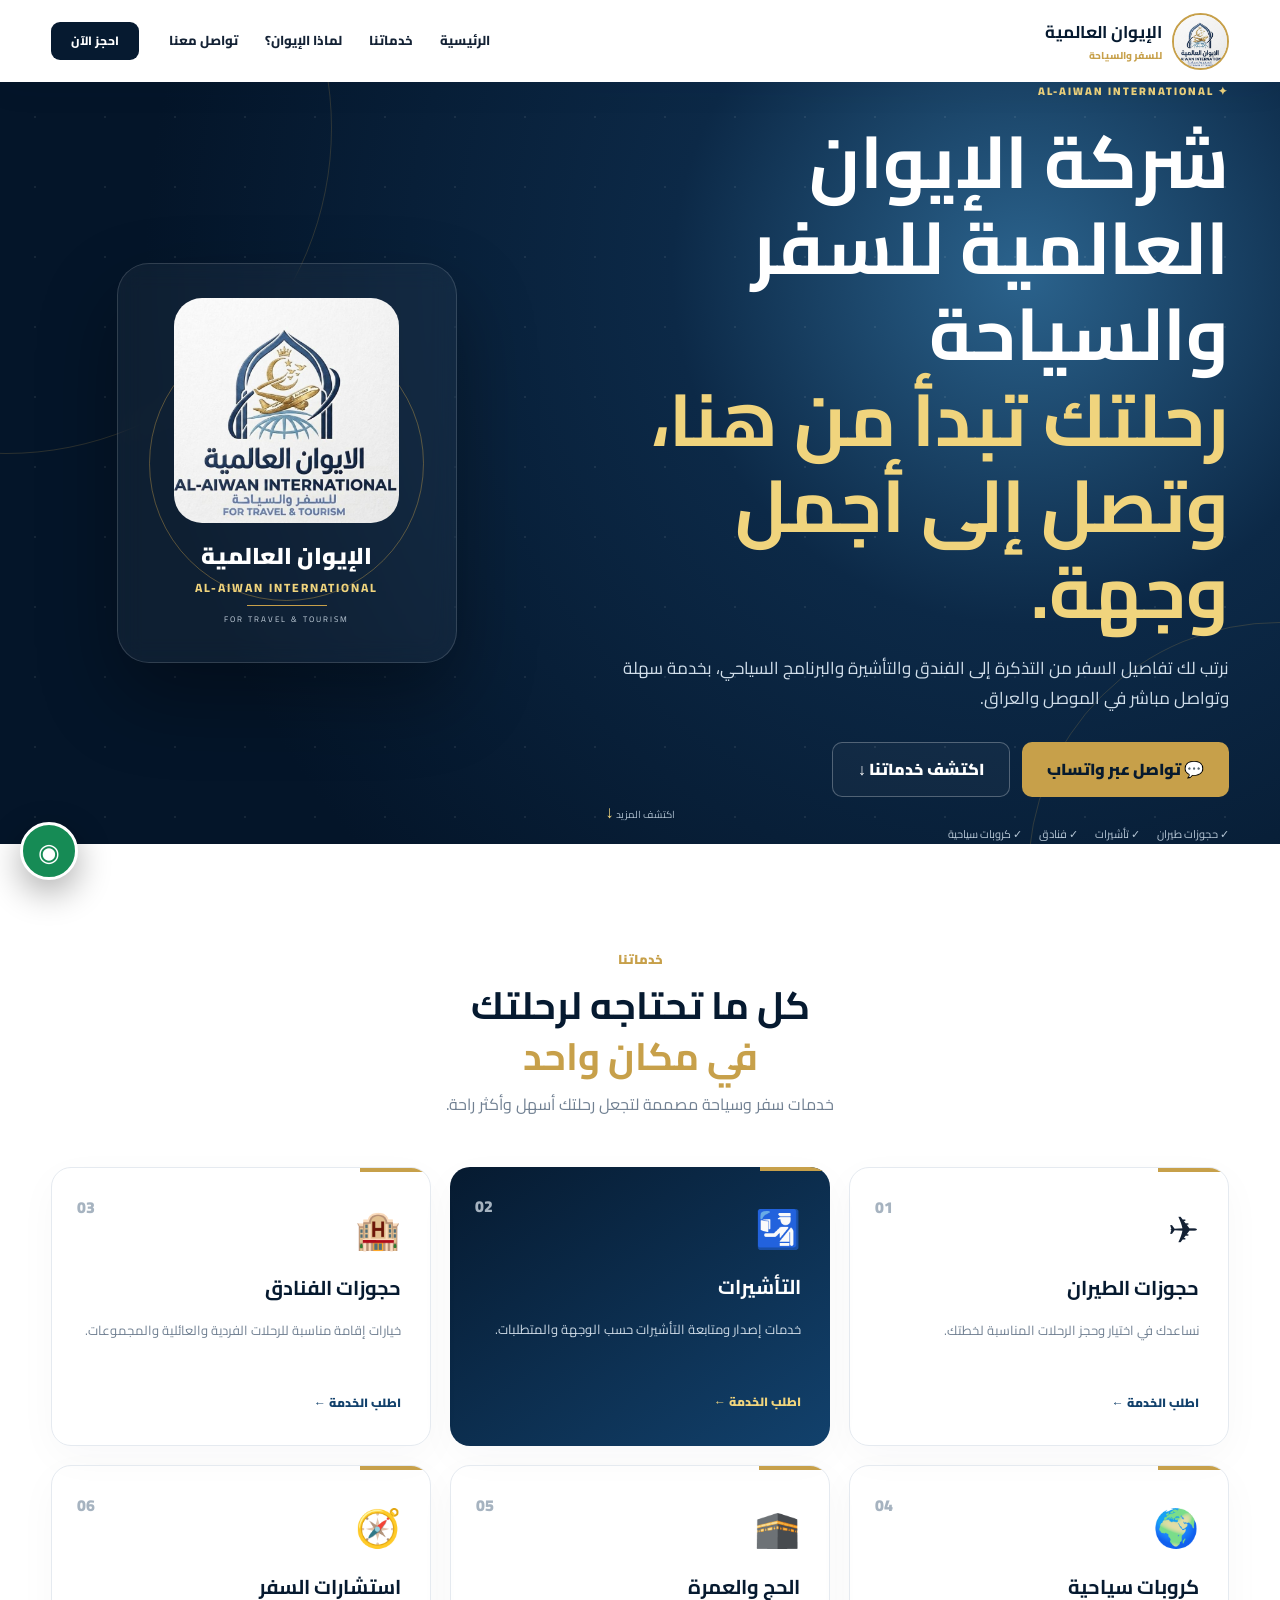
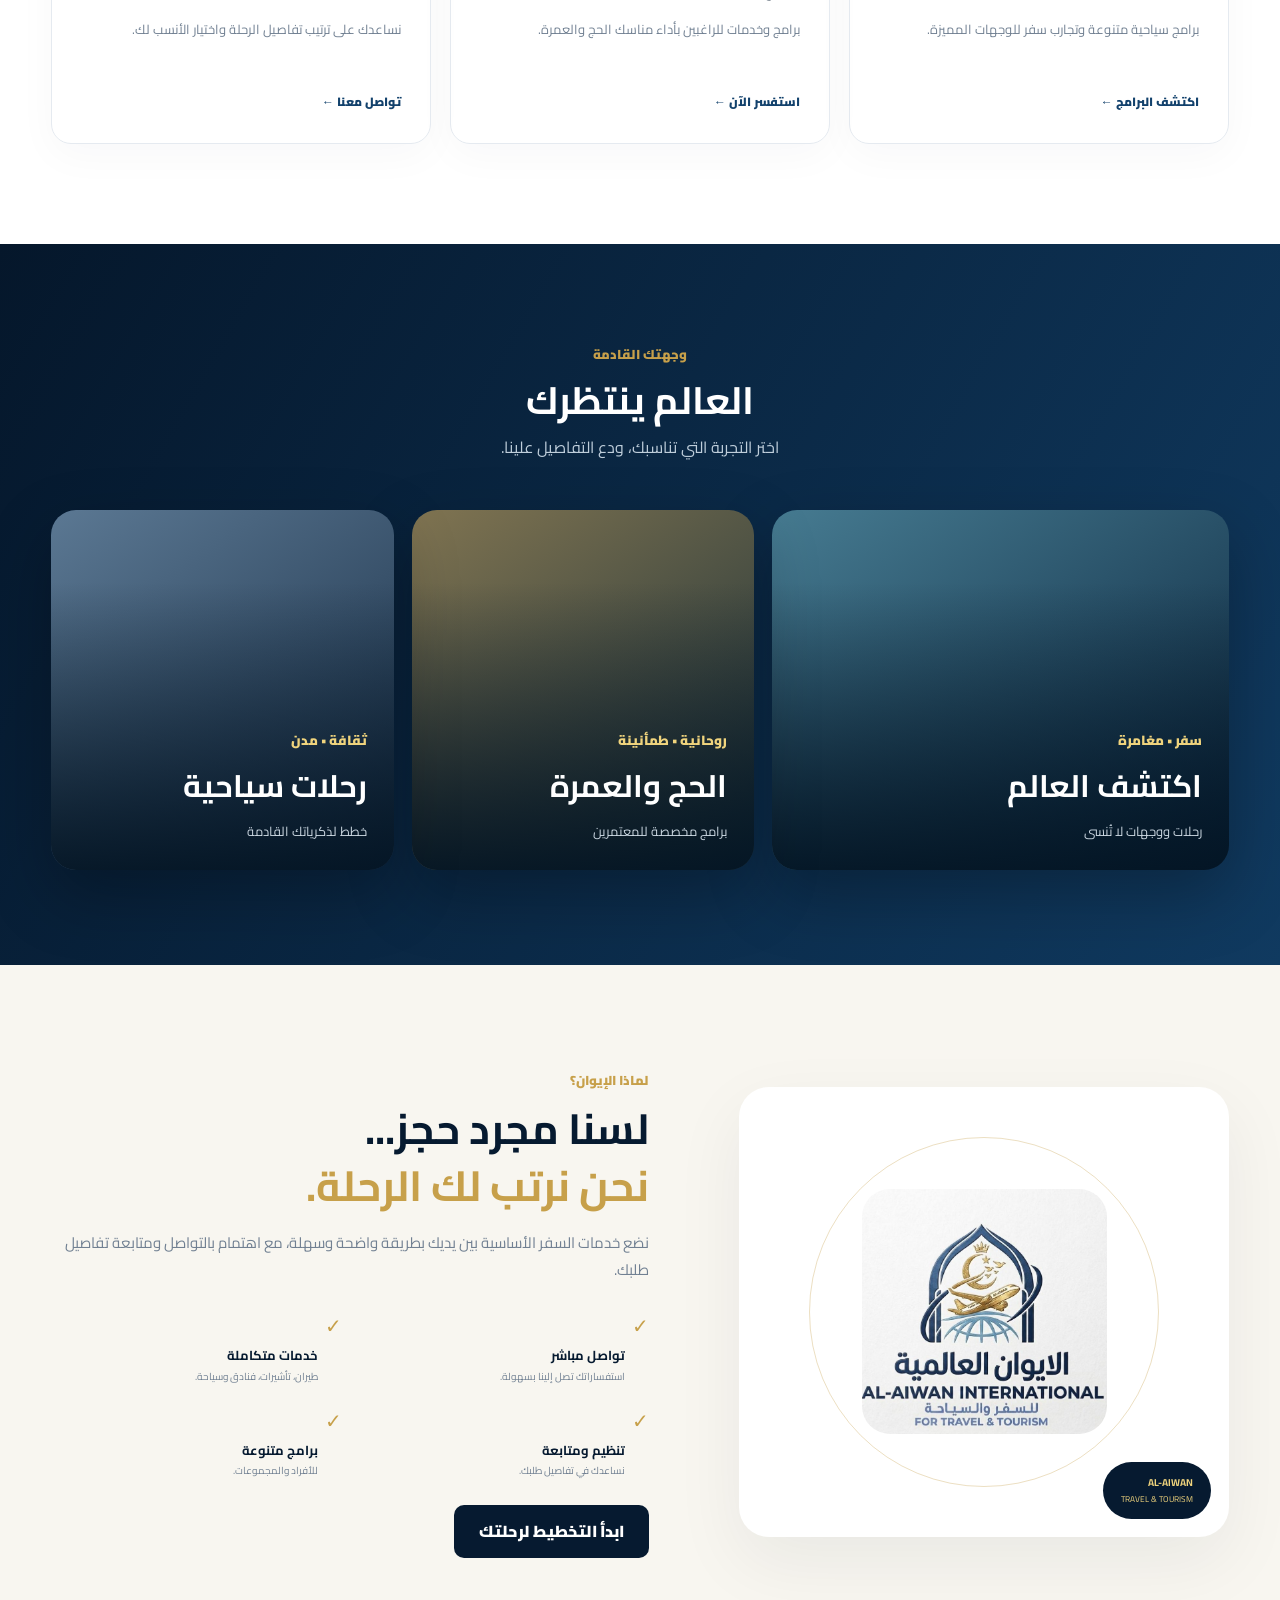
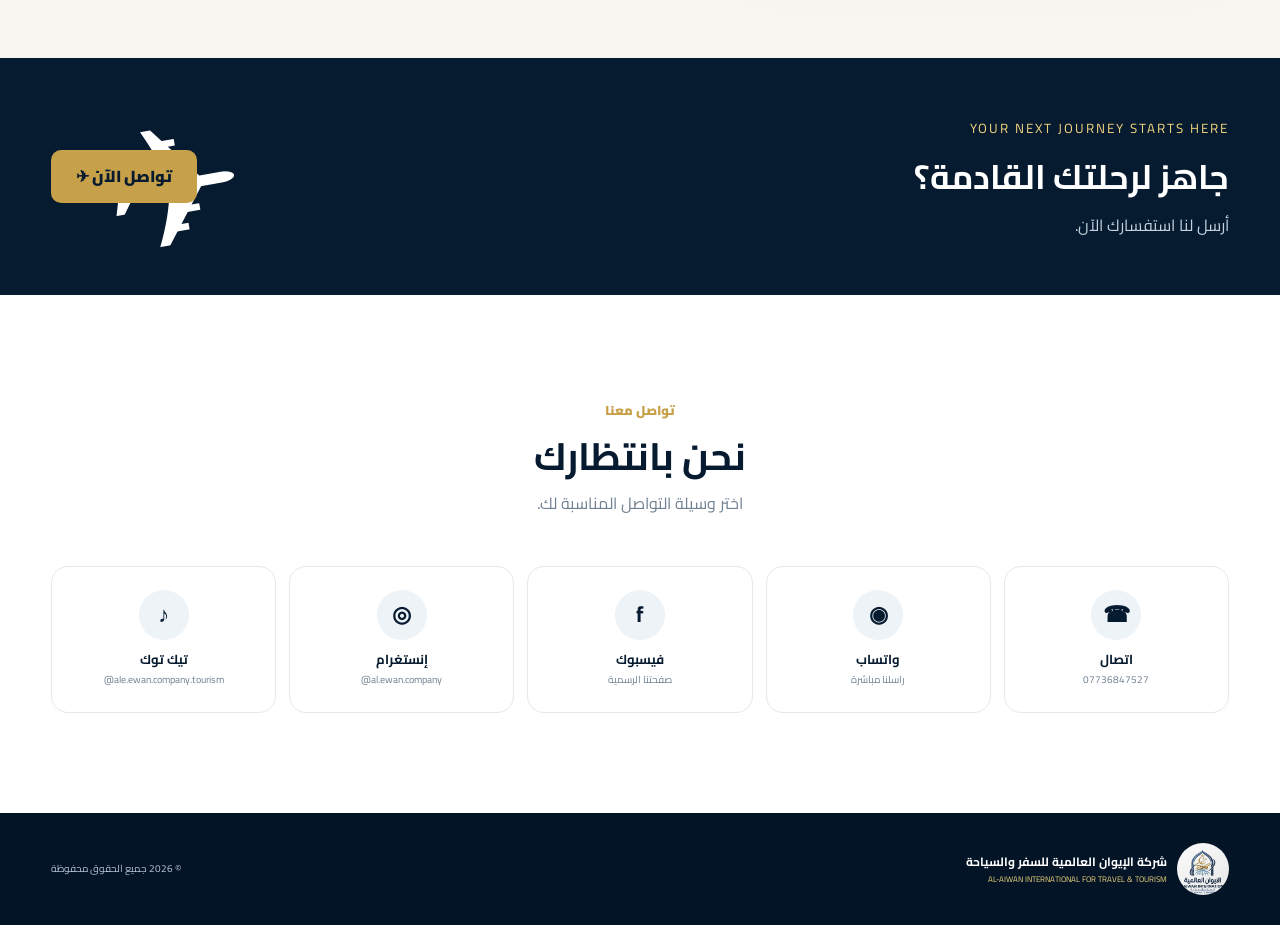
==== commit 0efba829: "Update index.html" ====
--- a/index.html
+++ b/index.html
@@ -6,9 +6,9 @@
 
 <title>شركة الإيوان العالمية للسفر والسياحة | حجوزات وتأشيرات وسياحة</title>
 
-<meta name="description" content="شركة الإيوان العالمية للسفر والسياحة في العراق. حجوزات طيران، تأشيرات، حجوزات فنادق، كروبات سياحية وبرامج الحج والعمرة. تواصل معنا للاستفسار والحجز.">
-
-<meta name="keywords" content="شركة الإيوان العالمية للسفر والسياحة, الإيوان للسفر والسياحة, شركة سفر وسياحة في العراق, حجوزات طيران, تأشيرات, حجوزات فنادق, كروبات سياحية, الحج والعمرة">
+<meta name="description" content="شركة الإيوان العالمية للسفر والسياحة في الموصل، العراق. حجوزات طيران، تأشيرات، حجوزات فنادق، كروبات سياحية وبرامج الحج والعمرة. تواصل معنا للاستفسار والحجز.">
+
+<meta name="keywords" content="شركة الإيوان العالمية للسفر والسياحة, الإيوان للسفر والسياحة, شركة سفر وسياحة في الموصل, شركة سفر وسياحة في العراق, حجوزات طيران, تأشيرات, حجوزات فنادق, كروبات سياحية, الحج والعمرة">
 
 <meta name="author" content="شركة الإيوان العالمية للسفر والسياحة">
 <meta name="robots" content="index, follow">
@@ -36,12 +36,26 @@
 {
   "@context": "https://schema.org",
   "@type": "TravelAgency",
+  "@id": "https://almadenatourism-del.github.io/al-ewan-website2/#business",
   "name": "شركة الإيوان العالمية للسفر والسياحة",
   "alternateName": "الإيوان العالمية للسفر والسياحة",
   "url": "https://almadenatourism-del.github.io/al-ewan-website2/",
   "logo": "https://almadenatourism-del.github.io/al-ewan-website2/assets/logo.jpg",
+  "image": "https://almadenatourism-del.github.io/al-ewan-website2/assets/logo.jpg",
   "telephone": "+9647736847527",
-  "description": "شركة الإيوان العالمية للسفر والسياحة تقدم خدمات حجوزات الطيران والتأشيرات والفنادق والكروبات السياحية وبرامج الحج والعمرة.",
+  "description": "شركة الإيوان العالمية للسفر والسياحة في الموصل، العراق، تقدم خدمات حجوزات الطيران والتأشيرات وحجوزات الفنادق والكروبات السياحية وبرامج الحج والعمرة.",
+  "address": {
+    "@type": "PostalAddress",
+    "streetAddress": "الدواسة خارج، قرب دائرة الكهرباء",
+    "addressLocality": "الموصل",
+    "addressRegion": "نينوى",
+    "postalCode": "41001",
+    "addressCountry": "IQ"
+  },
+  "areaServed": {
+    "@type": "City",
+    "name": "الموصل"
+  },
   "sameAs": [
     "https://www.facebook.com/share/1HxMTw4XXQ/",
     "https://www.instagram.com/al.ewan.company/",
@@ -58,8 +72,9 @@
 
 <header>
   <div class="container nav">
+
     <a class="logo" href="#home">
-      <img src="assets/logo.jpg">
+      <img src="assets/logo.jpg" alt="شعار شركة الإيوان العالمية للسفر والسياحة">
       <span>
         <b>الإيوان العالمية</b>
         <small>للسفر والسياحة</small>
@@ -75,36 +90,50 @@
       <a href="#contact">تواصل معنا</a>
     </nav>
 
-    <a class="nav-btn" href="https://wa.me/message/M5QS6EB6JN74N1" target="_blank">احجز الآن</a>
+    <a class="nav-btn"
+       href="https://wa.me/message/M5QS6EB6JN74N1"
+       target="_blank"
+       rel="noopener">
+       احجز الآن
+    </a>
+
   </div>
 </header>
 
+
 <section class="hero" id="home">
+
   <div class="stars"></div>
 
   <div class="container hero-content">
+
     <div class="hero-copy">
 
       <div class="tag">✦ AL-AIWAN INTERNATIONAL</div>
 
       <h1>
-  شركة الايوان العالمية للسفر والسياحة<br>
-  <span>رحلتك تبدأ من هنا، وتصل إلى أجمل وجهة.</span>
-</h1>
+        شركة الإيوان العالمية للسفر والسياحة<br>
+        <span>رحلتك تبدأ من هنا، وتصل إلى أجمل وجهة.</span>
+      </h1>
 
       <p>
         نرتب لك تفاصيل السفر من التذكرة إلى الفندق والتأشيرة والبرنامج السياحي،
-        بخدمة سهلة وتواصل مباشر.
+        بخدمة سهلة وتواصل مباشر في الموصل والعراق.
       </p>
 
       <div class="actions">
-        <a class="btn gold" href="https://wa.me/message/M5QS6EB6JN74N1" target="_blank">
+
+        <a class="btn gold"
+           href="https://wa.me/message/M5QS6EB6JN74N1"
+           target="_blank"
+           rel="noopener">
           💬 تواصل عبر واتساب
         </a>
 
         <a class="btn glass" href="#services">
           اكتشف خدماتنا ↓
         </a>
+
       </div>
 
       <div class="trust">
@@ -116,13 +145,28 @@
 
     </div>
 
+
     <div class="hero-card">
+
       <div class="orbit"></div>
-      <img src="assets/logo.jpg">
-      <div class="arabic-brand">الإيوان العالمية</div>
-      <div class="english-brand">AL-AIWAN INTERNATIONAL</div>
+
+      <img src="assets/logo.jpg"
+           alt="شعار الإيوان العالمية">
+
+      <div class="arabic-brand">
+        الإيوان العالمية
+      </div>
+
+      <div class="english-brand">
+        AL-AIWAN INTERNATIONAL
+      </div>
+
       <div class="line"></div>
-      <small>FOR TRAVEL & TOURISM</small>
+
+      <small>
+        FOR TRAVEL & TOURISM
+      </small>
+
     </div>
 
   </div>
@@ -130,13 +174,16 @@
   <div class="scroll">
     اكتشف المزيد <b>↓</b>
   </div>
+
 </section>
 
+
 <section class="services" id="services">
 
   <div class="container">
 
     <div class="heading">
+
       <label>خدماتنا</label>
 
       <h2>
@@ -147,119 +194,261 @@
       <p>
         خدمات سفر وسياحة مصممة لتجعل رحلتك أسهل وأكثر راحة.
       </p>
-    </div>
+
+    </div>
+
 
     <div class="cards">
 
       <article>
+
         <i>✈</i>
         <em>01</em>
-        <h3>حجوزات الطيران</h3>
-        <p>نساعدك في اختيار وحجز الرحلات المناسبة لخطتك.</p>
-        <a href="#contact">اطلب الخدمة ←</a>
+
+        <h3>
+          حجوزات الطيران
+        </h3>
+
+        <p>
+          نساعدك في اختيار وحجز الرحلات المناسبة لخطتك.
+        </p>
+
+        <a href="#contact">
+          اطلب الخدمة ←
+        </a>
+
       </article>
 
+
       <article class="active">
+
         <i>🛂</i>
         <em>02</em>
-        <h3>التأشيرات</h3>
-        <p>خدمات إصدار ومتابعة التأشيرات حسب الوجهة والمتطلبات.</p>
-        <a href="#contact">اطلب الخدمة ←</a>
+
+        <h3>
+          التأشيرات
+        </h3>
+
+        <p>
+          خدمات إصدار ومتابعة التأشيرات حسب الوجهة والمتطلبات.
+        </p>
+
+        <a href="#contact">
+          اطلب الخدمة ←
+        </a>
+
       </article>
 
+
       <article>
+
         <i>🏨</i>
         <em>03</em>
-        <h3>حجوزات الفنادق</h3>
-        <p>خيارات إقامة مناسبة للرحلات الفردية والعائلية والمجموعات.</p>
-        <a href="#contact">اطلب الخدمة ←</a>
+
+        <h3>
+          حجوزات الفنادق
+        </h3>
+
+        <p>
+          خيارات إقامة مناسبة للرحلات الفردية والعائلية والمجموعات.
+        </p>
+
+        <a href="#contact">
+          اطلب الخدمة ←
+        </a>
+
       </article>
 
+
       <article>
+
         <i>🌍</i>
         <em>04</em>
-        <h3>كروبات سياحية</h3>
-        <p>برامج سياحية متنوعة وتجارب سفر للوجهات المميزة.</p>
-        <a href="#contact">اكتشف البرامج ←</a>
+
+        <h3>
+          كروبات سياحية
+        </h3>
+
+        <p>
+          برامج سياحية متنوعة وتجارب سفر للوجهات المميزة.
+        </p>
+
+        <a href="#contact">
+          اكتشف البرامج ←
+        </a>
+
       </article>
 
+
       <article>
+
         <i>🕋</i>
         <em>05</em>
-        <h3>الحج والعمرة</h3>
-        <p>برامج وخدمات للراغبين بأداء مناسك الحج والعمرة.</p>
-        <a href="#contact">استفسر الآن ←</a>
+
+        <h3>
+          الحج والعمرة
+        </h3>
+
+        <p>
+          برامج وخدمات للراغبين بأداء مناسك الحج والعمرة.
+        </p>
+
+        <a href="#contact">
+          استفسر الآن ←
+        </a>
+
       </article>
 
+
       <article>
+
         <i>🧭</i>
         <em>06</em>
-        <h3>استشارات السفر</h3>
-        <p>نساعدك على ترتيب تفاصيل الرحلة واختيار الأنسب لك.</p>
-        <a href="#contact">تواصل معنا ←</a>
+
+        <h3>
+          استشارات السفر
+        </h3>
+
+        <p>
+          نساعدك على ترتيب تفاصيل الرحلة واختيار الأنسب لك.
+        </p>
+
+        <a href="#contact">
+          تواصل معنا ←
+        </a>
+
       </article>
 
     </div>
-  </div>
+
+  </div>
+
 </section>
 
+
 <section class="showcase">
 
   <div class="container">
 
     <div class="heading light">
-      <label>وجهتك القادمة</label>
-      <h2>العالم ينتظرك</h2>
-      <p>اختر التجربة التي تناسبك، ودع التفاصيل علينا.</p>
-    </div>
+
+      <label>
+        وجهتك القادمة
+      </label>
+
+      <h2>
+        العالم ينتظرك
+      </h2>
+
+      <p>
+        اختر التجربة التي تناسبك، ودع التفاصيل علينا.
+      </p>
+
+    </div>
+
 
     <div class="destination-grid">
 
       <div class="destination d1">
+
         <div>
-          <small>سفر • مغامرة</small>
-          <h3>اكتشف العالم</h3>
-          <p>رحلات ووجهات لا تُنسى</p>
+
+          <small>
+            سفر • مغامرة
+          </small>
+
+          <h3>
+            اكتشف العالم
+          </h3>
+
+          <p>
+            رحلات ووجهات لا تُنسى
+          </p>
+
         </div>
-      </div>
+
+      </div>
+
 
       <div class="destination d2">
+
         <div>
-          <small>روحانية • طمأنينة</small>
-          <h3>الحج والعمرة</h3>
-          <p>برامج مخصصة للمعتمرين</p>
+
+          <small>
+            روحانية • طمأنينة
+          </small>
+
+          <h3>
+            الحج والعمرة
+          </h3>
+
+          <p>
+            برامج مخصصة للمعتمرين
+          </p>
+
         </div>
-      </div>
+
+      </div>
+
 
       <div class="destination d3">
+
         <div>
-          <small>ثقافة • مدن</small>
-          <h3>رحلات سياحية</h3>
-          <p>خطط لذكرياتك القادمة</p>
+
+          <small>
+            ثقافة • مدن
+          </small>
+
+          <h3>
+            رحلات سياحية
+          </h3>
+
+          <p>
+            خطط لذكرياتك القادمة
+          </p>
+
         </div>
-      </div>
-
-    </div>
-  </div>
+
+      </div>
+
+    </div>
+
+  </div>
+
 </section>
 
+
 <section class="why" id="why">
 
   <div class="container why-grid">
 
     <div class="visual">
+
       <div class="ring"></div>
-      <img src="assets/logo.jpg">
+
+      <img src="assets/logo.jpg"
+           alt="شركة الإيوان العالمية للسفر والسياحة">
 
       <div class="badge">
-        <b>AL-AIWAN</b>
-        <small>TRAVEL & TOURISM</small>
-      </div>
-    </div>
+
+        <b>
+          AL-AIWAN
+        </b>
+
+        <small>
+          TRAVEL & TOURISM
+        </small>
+
+      </div>
+
+    </div>
+
 
     <div>
 
-      <label>لماذا الإيوان؟</label>
+      <label>
+        لماذا الإيوان؟
+      </label>
 
       <h2>
         لسنا مجرد حجز...<br>
@@ -271,128 +460,265 @@
         مع اهتمام بالتواصل ومتابعة تفاصيل طلبك.
       </p>
 
+
       <div class="features">
 
         <div>
-          ✓ <b>تواصل مباشر</b>
-          <small>استفساراتك تصل إلينا بسهولة.</small>
+
+          ✓ <b>
+            تواصل مباشر
+          </b>
+
+          <small>
+            استفساراتك تصل إلينا بسهولة.
+          </small>
+
         </div>
 
+
         <div>
-          ✓ <b>خدمات متكاملة</b>
-          <small>طيران، تأشيرات، فنادق وسياحة.</small>
+
+          ✓ <b>
+            خدمات متكاملة
+          </b>
+
+          <small>
+            طيران، تأشيرات، فنادق وسياحة.
+          </small>
+
         </div>
 
+
         <div>
-          ✓ <b>تنظيم ومتابعة</b>
-          <small>نساعدك في تفاصيل طلبك.</small>
+
+          ✓ <b>
+            تنظيم ومتابعة
+          </b>
+
+          <small>
+            نساعدك في تفاصيل طلبك.
+          </small>
+
         </div>
 
+
         <div>
-          ✓ <b>برامج متنوعة</b>
-          <small>للأفراد والمجموعات.</small>
+
+          ✓ <b>
+            برامج متنوعة
+          </b>
+
+          <small>
+            للأفراد والمجموعات.
+          </small>
+
         </div>
 
       </div>
 
-      <a class="btn navy" href="https://wa.me/message/M5QS6EB6JN74N1" target="_blank">
+
+      <a class="btn navy"
+         href="https://wa.me/message/M5QS6EB6JN74N1"
+         target="_blank"
+         rel="noopener">
         ابدأ التخطيط لرحلتك
       </a>
 
     </div>
-  </div>
+
+  </div>
+
 </section>
 
+
 <section class="cta">
 
   <div class="container cta-in">
 
     <div>
-      <small>YOUR NEXT JOURNEY STARTS HERE</small>
-      <h2>جاهز لرحلتك القادمة؟</h2>
-      <p>أرسل لنا استفسارك الآن.</p>
-    </div>
-
-    <a class="btn gold" href="https://wa.me/message/M5QS6EB6JN74N1" target="_blank">
-      تواصل الآن ✈
+
+      <small>
+        YOUR NEXT JOURNEY STARTS HERE
+      </small>
+
+      <h2>
+        جاهز لرحلتك القادمة؟
+      </h2>
+
+      <p>
+        أرسل لنا استفسارك الآن.
+      </p>
+
+    </div>
+
+
+    <a class="btn gold"
+       href="https://wa.me/message/M5QS6EB6JN74N1"
+       target="_blank"
+       rel="noopener">
+       تواصل الآن ✈
     </a>
 
   </div>
+
 </section>
 
+
 <section class="contact" id="contact">
 
   <div class="container">
 
     <div class="heading">
-      <label>تواصل معنا</label>
-      <h2>نحن بانتظارك</h2>
-      <p>اختر وسيلة التواصل المناسبة لك.</p>
-    </div>
+
+      <label>
+        تواصل معنا
+      </label>
+
+      <h2>
+        نحن بانتظارك
+      </h2>
+
+      <p>
+        اختر وسيلة التواصل المناسبة لك.
+      </p>
+
+    </div>
+
 
     <div class="contact-grid">
 
+
       <a href="tel:+9647736847527">
+
         <b>☎</b>
-        <strong>اتصال</strong>
-        <span>07736847527</span>
+
+        <strong>
+          اتصال
+        </strong>
+
+        <span>
+          07736847527
+        </span>
+
       </a>
 
-      <a href="https://wa.me/message/M5QS6EB6JN74N1" target="_blank">
+
+      <a href="https://wa.me/message/M5QS6EB6JN74N1"
+         target="_blank"
+         rel="noopener">
+
         <b>◉</b>
-        <strong>واتساب</strong>
-        <span>راسلنا مباشرة</span>
+
+        <strong>
+          واتساب
+        </strong>
+
+        <span>
+          راسلنا مباشرة
+        </span>
+
       </a>
 
-      <a href="https://www.facebook.com/share/1HxMTw4XXQ/" target="_blank">
+
+      <a href="https://www.facebook.com/share/1HxMTw4XXQ/"
+         target="_blank"
+         rel="noopener">
+
         <b>f</b>
-        <strong>فيسبوك</strong>
-        <span>صفحتنا الرسمية</span>
+
+        <strong>
+          فيسبوك
+        </strong>
+
+        <span>
+          صفحتنا الرسمية
+        </span>
+
       </a>
 
-      <a href="https://www.instagram.com/al.ewan.company" target="_blank">
+
+      <a href="https://www.instagram.com/al.ewan.company"
+         target="_blank"
+         rel="noopener">
+
         <b>◎</b>
-        <strong>إنستغرام</strong>
-        <span>@al.ewan.company</span>
+
+        <strong>
+          إنستغرام
+        </strong>
+
+        <span>
+          @al.ewan.company
+        </span>
+
       </a>
 
-      <a href="https://www.tiktok.com/@ale.wan.company.tourism" target="_blank">
+
+      <a href="https://www.tiktok.com/@ale.wan.company.tourism"
+         target="_blank"
+         rel="noopener">
+
         <b>♪</b>
-        <strong>تيك توك</strong>
-        <span>@ale.wan.company.tourism</span>
+
+        <strong>
+          تيك توك
+        </strong>
+
+        <span>
+          @ale.ewan.company.tourism
+        </span>
+
       </a>
 
     </div>
-  </div>
+
+  </div>
+
 </section>
 
+
 <footer>
 
   <div class="container footer">
 
     <div class="fl">
 
-      <img src="assets/logo.jpg">
+      <img src="assets/logo.jpg"
+           alt="شعار شركة الإيوان">
 
       <div>
-        <b>شركة الإيوان العالمية للسفر والسياحة</b>
-        <small>AL-AIWAN INTERNATIONAL FOR TRAVEL & TOURISM</small>
-      </div>
-
-    </div>
+
+        <b>
+          شركة الإيوان العالمية للسفر والسياحة
+        </b>
+
+        <small>
+          AL-AIWAN INTERNATIONAL FOR TRAVEL & TOURISM
+        </small>
+
+      </div>
+
+    </div>
+
 
     <p>
-      © <span id="year"></span> جميع الحقوق محفوظة
+      © <span id="year"></span>
+      جميع الحقوق محفوظة
     </p>
 
   </div>
 
 </footer>
 
-<a class="float" href="https://wa.me/message/M5QS6EB6JN74N1" target="_blank">
+
+<a class="float"
+   href="https://wa.me/message/M5QS6EB6JN74N1"
+   target="_blank"
+   rel="noopener">
   ◉
 </a>
 
+
 <script src="script.js"></script>
 
 </body>
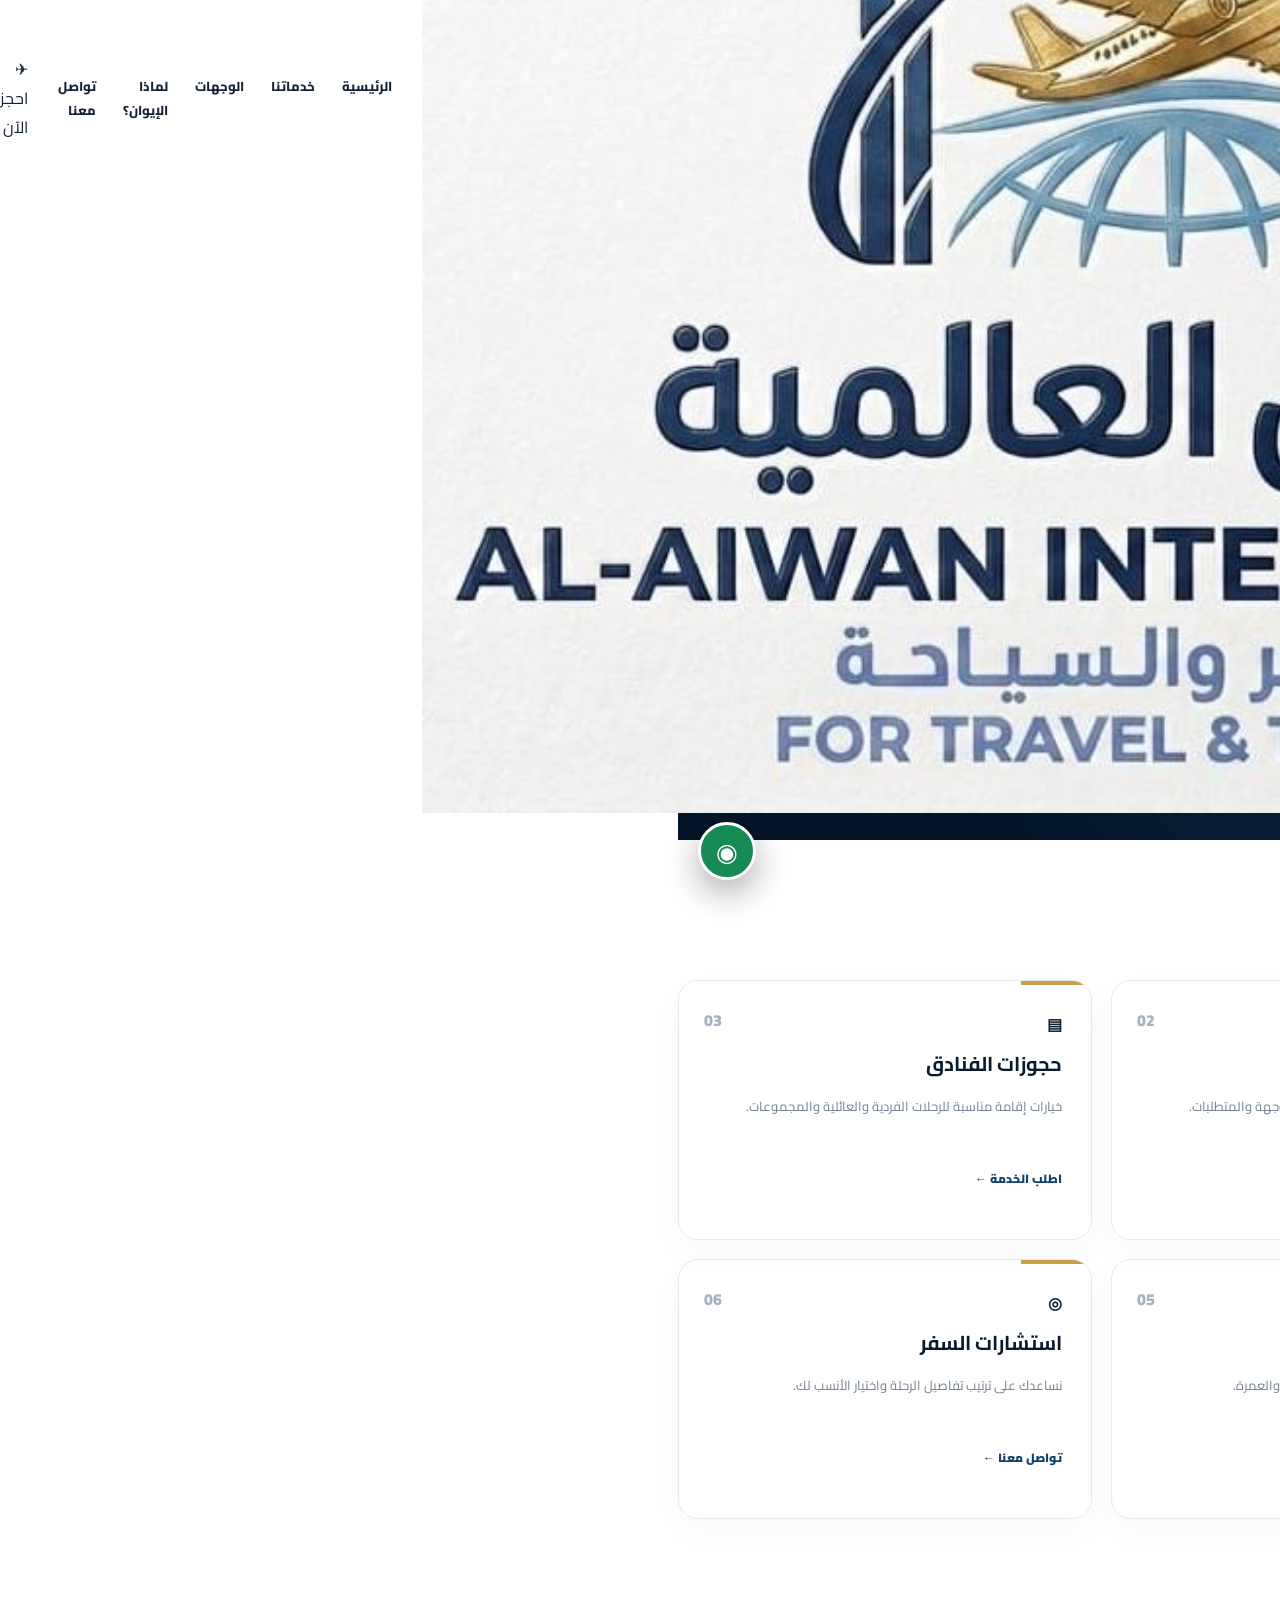
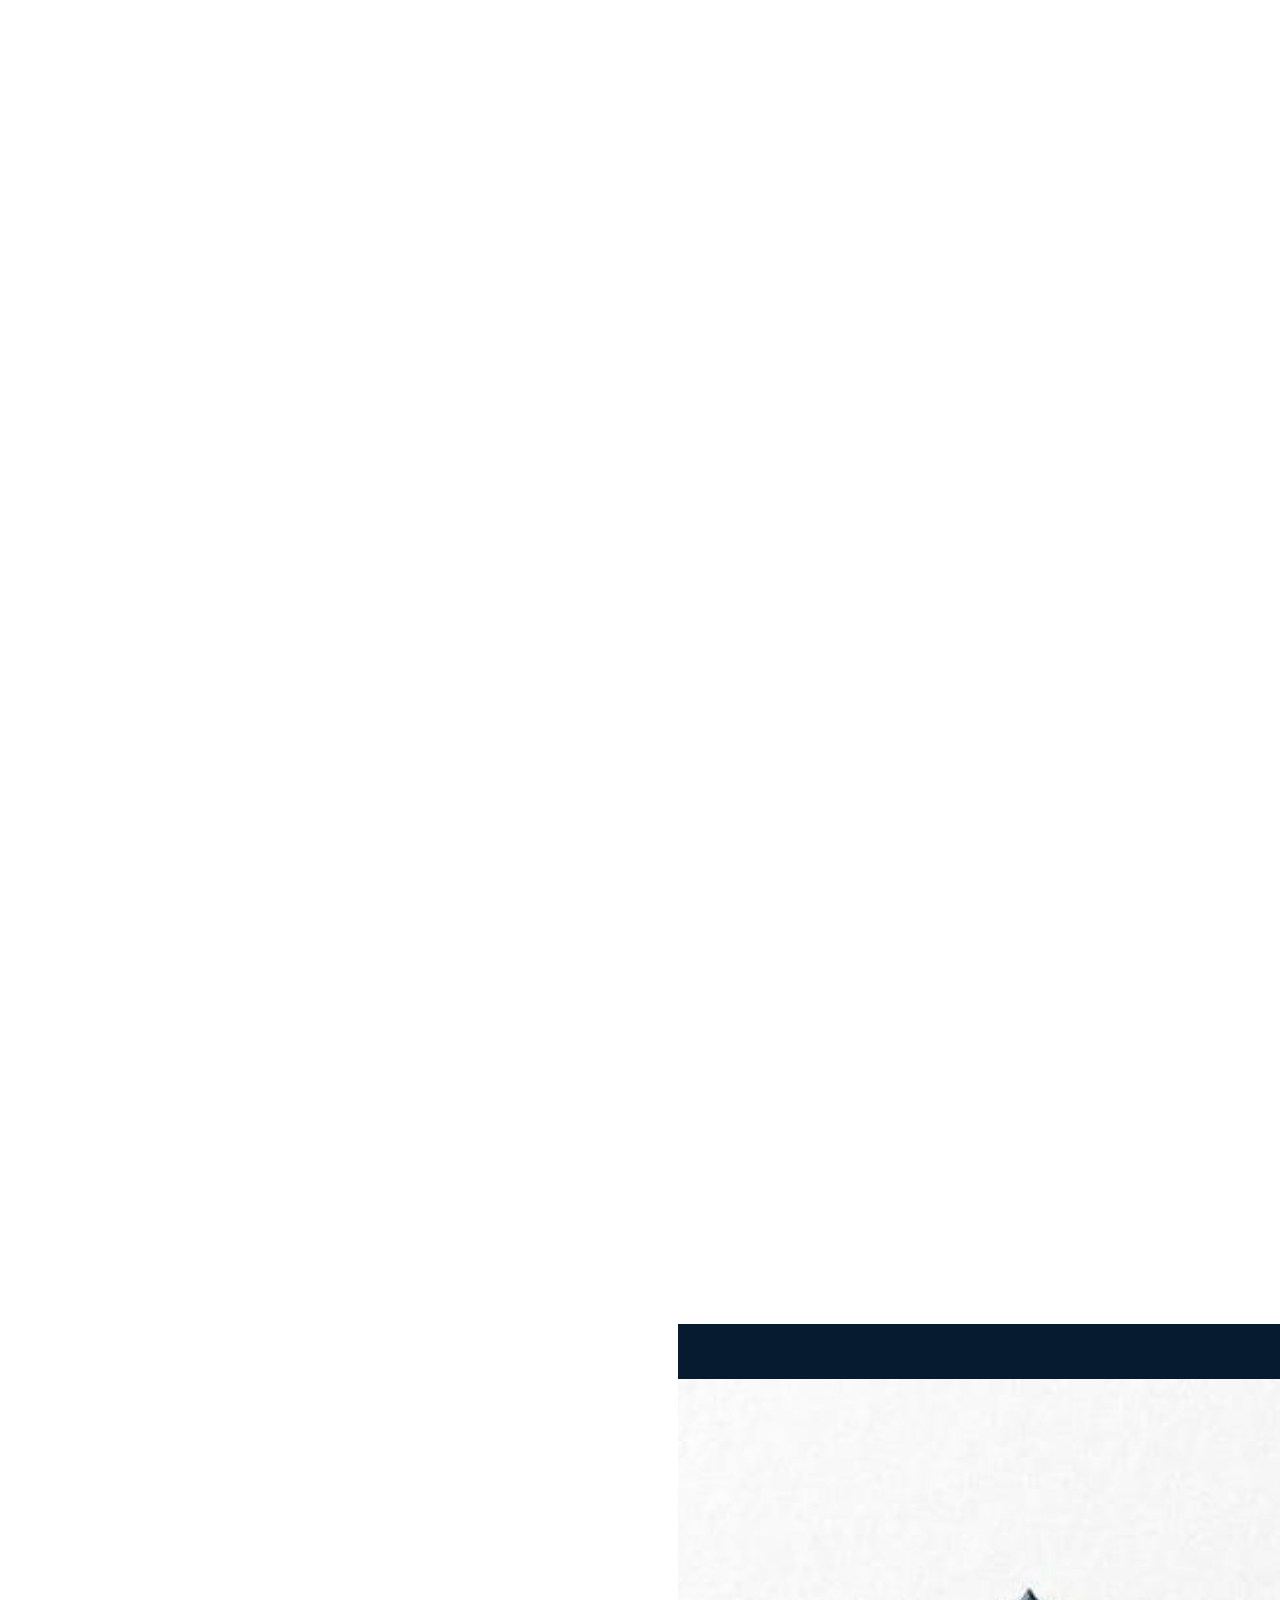
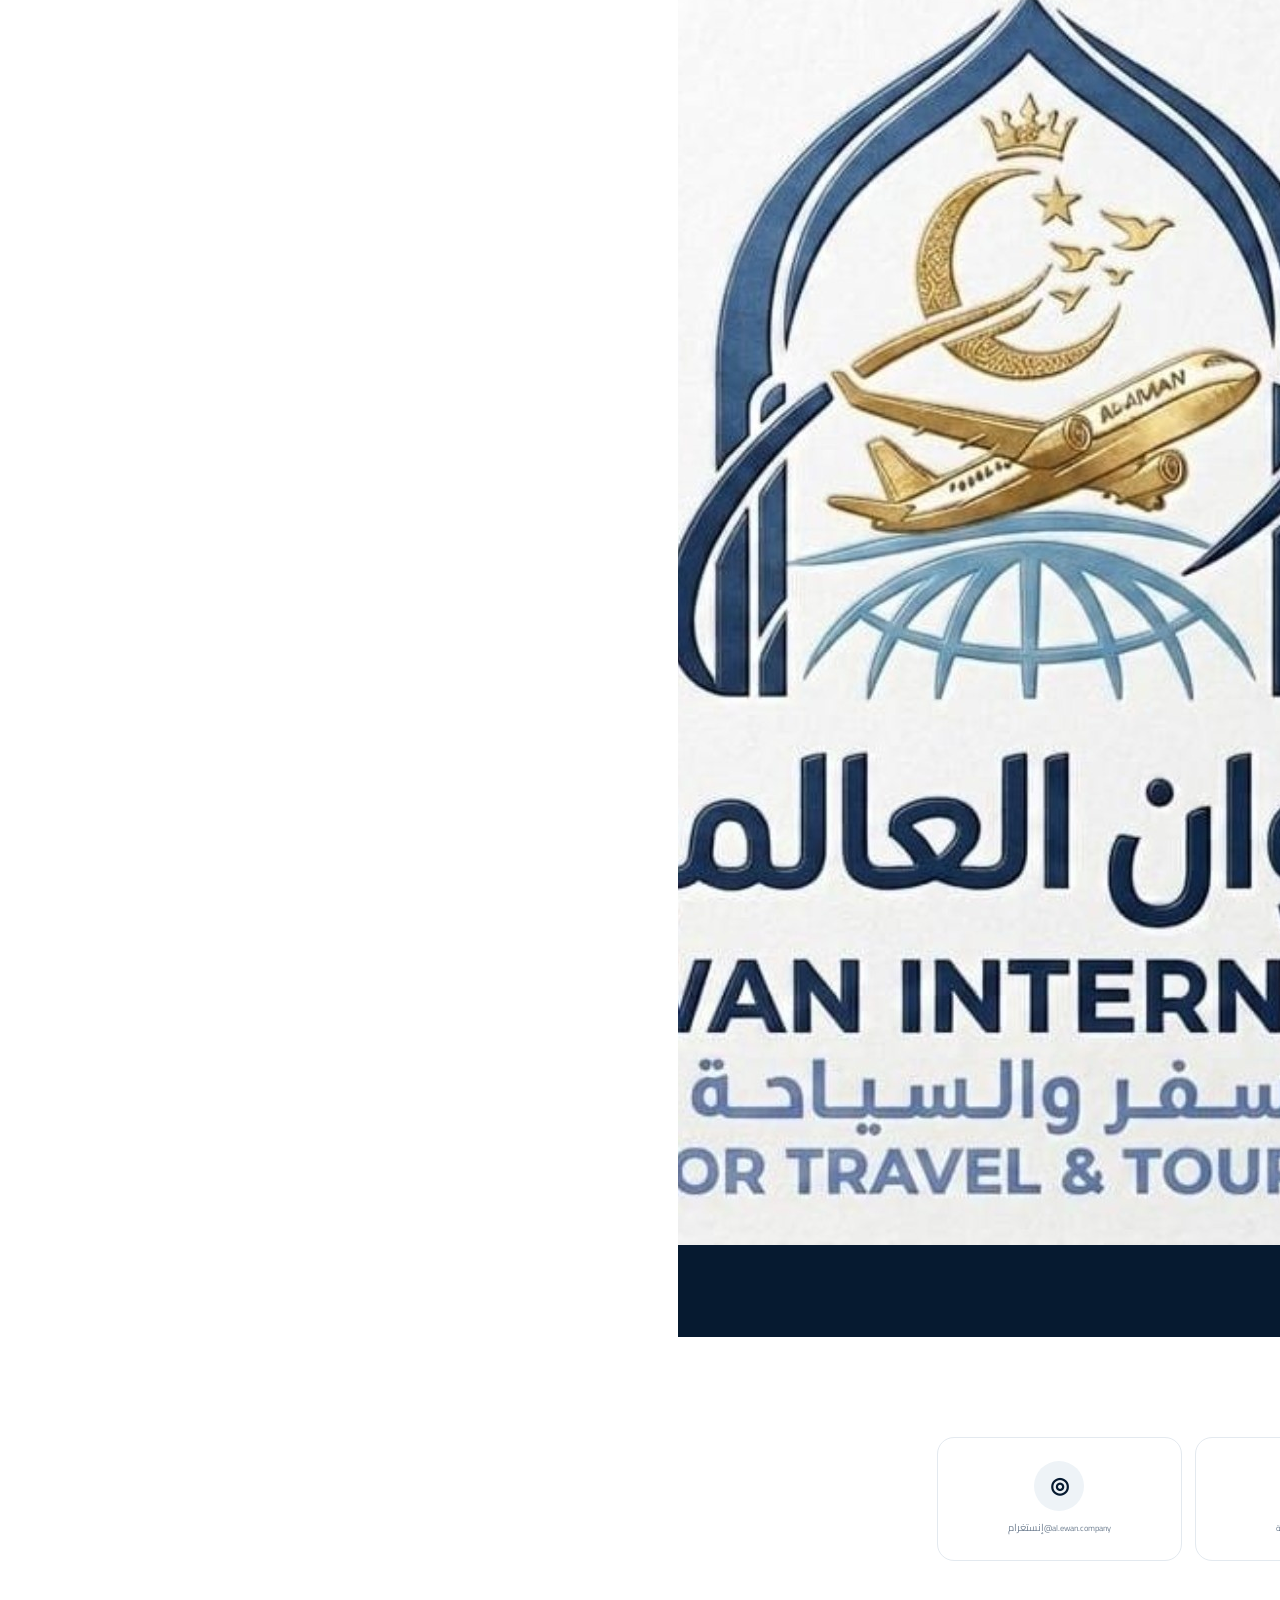
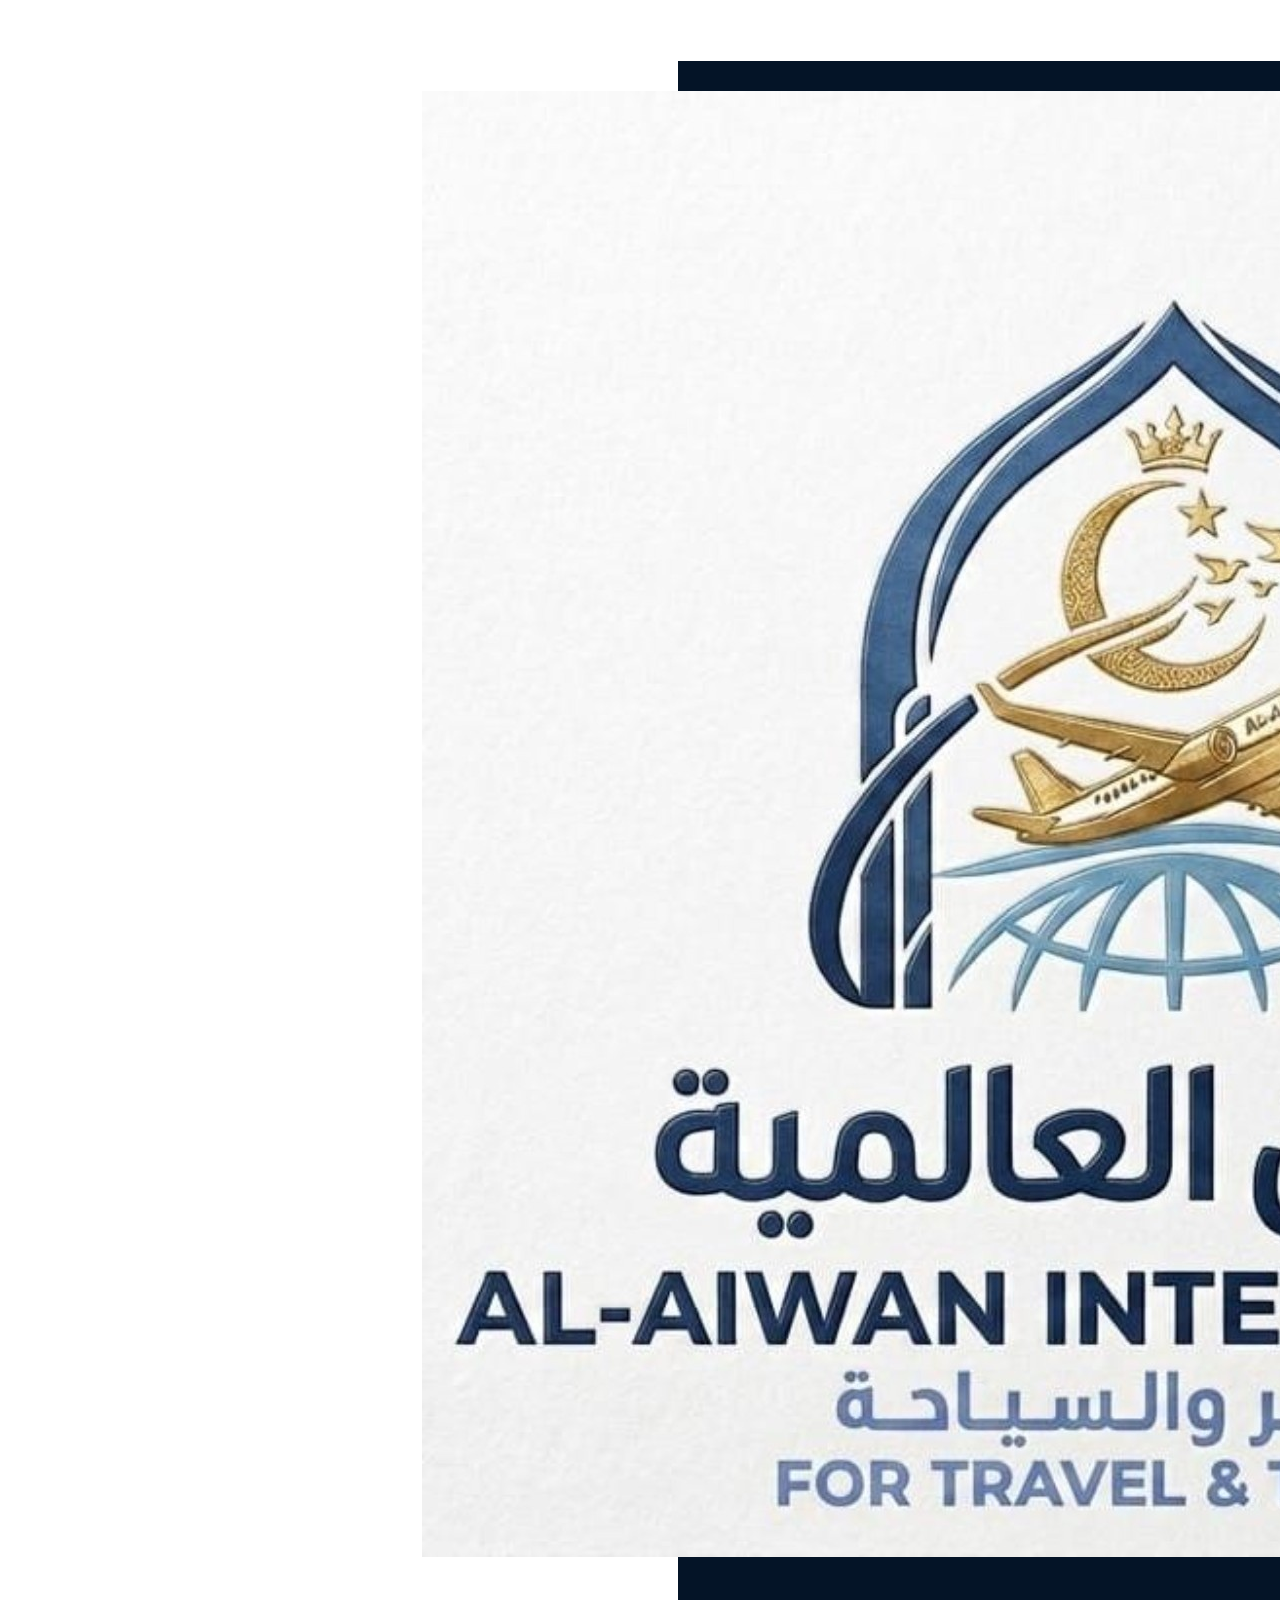
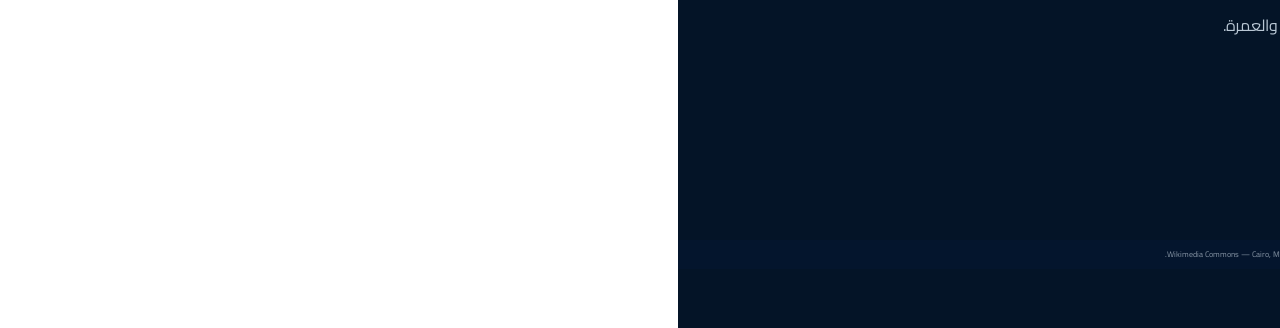
==== commit eb9881b6: "Add files via upload" ====
--- a/index.html
+++ b/index.html
@@ -1,725 +1,43 @@
-<!DOCTYPE html>
-<html lang="ar" dir="rtl">
-<head>
-<meta charset="UTF-8">
-<meta name="viewport" content="width=device-width, initial-scale=1.0">
-
-<title>شركة الإيوان العالمية للسفر والسياحة | حجوزات وتأشيرات وسياحة</title>
-
-<meta name="description" content="شركة الإيوان العالمية للسفر والسياحة في الموصل، العراق. حجوزات طيران، تأشيرات، حجوزات فنادق، كروبات سياحية وبرامج الحج والعمرة. تواصل معنا للاستفسار والحجز.">
-
-<meta name="keywords" content="شركة الإيوان العالمية للسفر والسياحة, الإيوان للسفر والسياحة, شركة سفر وسياحة في الموصل, شركة سفر وسياحة في العراق, حجوزات طيران, تأشيرات, حجوزات فنادق, كروبات سياحية, الحج والعمرة">
-
-<meta name="author" content="شركة الإيوان العالمية للسفر والسياحة">
-<meta name="robots" content="index, follow">
-<meta name="googlebot" content="index, follow">
-
-<link rel="canonical" href="https://almadenatourism-del.github.io/al-ewan-website2/">
-
-<!-- Open Graph -->
-<meta property="og:type" content="website">
-<meta property="og:title" content="شركة الإيوان العالمية للسفر والسياحة">
-<meta property="og:description" content="حجوزات طيران، تأشيرات، فنادق، كروبات سياحية وبرامج الحج والعمرة.">
+<!doctype html><html lang="ar" dir="rtl"><head>
+<meta charset="UTF-8"><meta name="viewport" content="width=device-width,initial-scale=1">
+<title>شركة الإيوان العالمية للسفر والسياحة | رحلتك تبدأ من هنا</title>
+<meta name="description" content="شركة الإيوان العالمية للسفر والسياحة في الموصل - حجوزات طيران وتأشيرات وفنادق وكروبات سياحية والحج والعمرة.">
+<meta name="robots" content="index,follow"><link rel="canonical" href="https://almadenatourism-del.github.io/al-ewan-website2/">
+<meta property="og:title" content="شركة الإيوان العالمية للسفر والسياحة"><meta property="og:type" content="website">
+<meta property="og:description" content="رحلتك تبدأ من هنا، وتصل إلى أجمل وجهة.">
 <meta property="og:url" content="https://almadenatourism-del.github.io/al-ewan-website2/">
 <meta property="og:image" content="https://almadenatourism-del.github.io/al-ewan-website2/assets/logo.jpg">
-<meta property="og:locale" content="ar_IQ">
-<meta property="og:site_name" content="شركة الإيوان العالمية للسفر والسياحة">
+<link rel="icon" href="assets/logo.jpg"><link rel="stylesheet" href="style.css">
+<script type="application/ld+json">{"@context":"https://schema.org","@type":"TravelAgency","name":"شركة الإيوان العالمية للسفر والسياحة","url":"https://almadenatourism-del.github.io/al-ewan-website2/","logo":"https://almadenatourism-del.github.io/al-ewan-website2/assets/logo.jpg","telephone":"+9647736847527","address":{"@type":"PostalAddress","addressLocality":"الموصل","addressRegion":"نينوى","addressCountry":"IQ"},"sameAs":["https://www.facebook.com/share/1HxMTw4XXQ/","https://www.instagram.com/al.ewan.company/","https://www.tiktok.com/@ale.wan.company.tourism"]}</script>
+</head><body>
+<div class="top"><div>📍 الموصل - الدواسة خارج، قرب دائرة الكهرباء</div><div><a href="tel:+9647736847527">07736847527 ☎</a>　<a href="https://wa.me/message/M5QS6EB6JN74N1">واتساب</a>　 f　◎　♪</div></div>
+<header><div class="wrap nav"><a class="brand" href="#home"><img src="assets/logo.jpg"><span><b>الإيوان العالمية</b><small>للسفر والسياحة</small></span></a><button id="menu">☰</button><nav id="nav"><a href="#home">الرئيسية</a><a href="#services">خدماتنا</a><a href="#destinations">الوجهات</a><a href="#why">لماذا الإيوان؟</a><a href="#contact">تواصل معنا</a></nav><a class="book" href="https://wa.me/message/M5QS6EB6JN74N1">✈ احجز الآن</a></div></header>
 
-<!-- Twitter / X -->
-<meta name="twitter:card" content="summary_large_image">
-<meta name="twitter:title" content="شركة الإيوان العالمية للسفر والسياحة">
-<meta name="twitter:description" content="حجوزات طيران، تأشيرات، فنادق، كروبات سياحية وبرامج الحج والعمرة.">
-<meta name="twitter:image" content="https://almadenatourism-del.github.io/al-ewan-website2/assets/logo.jpg">
+<section class="hero" id="home"><div class="wrap hero-in"><div class="hero-text"><small>شركة</small><h1>الإيوان العالمية</h1><h2>للسفر والسياحة</h2><p>رحلتك تبدأ من هنا... وتصل إلى أجمل وجهة</p><div class="hero-icons"><span>✈ حجوزات طيران</span><span>▣ تأشيرات</span><span>▤ فنادق</span><span>♟ كروبات سياحية</span><span>🕋 الحج والعمرة</span></div><a class="gold" href="https://wa.me/message/M5QS6EB6JN74N1">◉ تواصل عبر واتساب</a> <a class="outline" href="#services">‹ اكتشف خدماتنا</a></div></div></section>
 
-<!-- بيانات الشركة لمحركات البحث -->
-<script type="application/ld+json">
-{
-  "@context": "https://schema.org",
-  "@type": "TravelAgency",
-  "@id": "https://almadenatourism-del.github.io/al-ewan-website2/#business",
-  "name": "شركة الإيوان العالمية للسفر والسياحة",
-  "alternateName": "الإيوان العالمية للسفر والسياحة",
-  "url": "https://almadenatourism-del.github.io/al-ewan-website2/",
-  "logo": "https://almadenatourism-del.github.io/al-ewan-website2/assets/logo.jpg",
-  "image": "https://almadenatourism-del.github.io/al-ewan-website2/assets/logo.jpg",
-  "telephone": "+9647736847527",
-  "description": "شركة الإيوان العالمية للسفر والسياحة في الموصل، العراق، تقدم خدمات حجوزات الطيران والتأشيرات وحجوزات الفنادق والكروبات السياحية وبرامج الحج والعمرة.",
-  "address": {
-    "@type": "PostalAddress",
-    "streetAddress": "الدواسة خارج، قرب دائرة الكهرباء",
-    "addressLocality": "الموصل",
-    "addressRegion": "نينوى",
-    "postalCode": "41001",
-    "addressCountry": "IQ"
-  },
-  "areaServed": {
-    "@type": "City",
-    "name": "الموصل"
-  },
-  "sameAs": [
-    "https://www.facebook.com/share/1HxMTw4XXQ/",
-    "https://www.instagram.com/al.ewan.company/",
-    "https://www.tiktok.com/@ale.wan.company.tourism"
-  ]
-}
-</script>
+<section class="section" id="services"><div class="wrap"><div class="title"><small>خدماتنا</small><h2>كل ما تحتاجه لرحلتك في مكان واحد</h2><i>✦</i></div><div class="cards">
+<article><b>✈</b><em>01</em><h3>حجوزات الطيران</h3><p>نساعدك في اختيار وحجز الرحلات المناسبة لخطتك.</p><a href="#contact">اطلب الخدمة ←</a></article>
+<article><b>▣</b><em>02</em><h3>التأشيرات</h3><p>خدمات إصدار ومتابعة التأشيرات حسب الوجهة والمتطلبات.</p><a href="#contact">اطلب الخدمة ←</a></article>
+<article><b>▤</b><em>03</em><h3>حجوزات الفنادق</h3><p>خيارات إقامة مناسبة للرحلات الفردية والعائلية والمجموعات.</p><a href="#contact">اطلب الخدمة ←</a></article>
+<article><b>♟</b><em>04</em><h3>كروبات سياحية</h3><p>برامج سياحية متنوعة وتجارب سفر للوجهات المميزة.</p><a href="#contact">اكتشف البرامج ←</a></article>
+<article><b>🕋</b><em>05</em><h3>الحج والعمرة</h3><p>برامج وخدمات للراغبين بأداء مناسك الحج والعمرة.</p><a href="#contact">استفسر الآن ←</a></article>
+<article><b>◎</b><em>06</em><h3>استشارات السفر</h3><p>نساعدك على ترتيب تفاصيل الرحلة واختيار الأنسب لك.</p><a href="#contact">تواصل معنا ←</a></article>
+</div></div></section>
 
-<link rel="icon" href="assets/logo.jpg">
-<link rel="stylesheet" href="style.css">
-</head>
+<section class="dest" id="destinations"><div class="wrap"><div class="title dark"><small>وجهتك القادمة</small><h2>وجهات سياحية مميزة</h2><i>✦</i></div><div class="places">
+<div class="place p1"><h3>القاهرة</h3><p>الحضارة والتاريخ العريق</p></div><div class="place p2"><h3>جزر المالديف</h3><p>استرخاء وجمال طبيعي</p></div><div class="place p3"><h3>لندن</h3><p>تجربة أوروبية فريدة</p></div><div class="place p4"><h3>دبي</h3><p>رفاهية وتسوق لا حدود له</p></div><div class="place p5"><h3>اسطنبول</h3><p>تاريخ وثقافة وجمال</p></div></div><a class="more" href="#contact">🌐 عرض المزيد من الوجهات</a></div></section>
 
-<body>
+<section class="section" id="why"><div class="wrap"><div class="title"><small>لماذا الإيوان؟</small><h2>نرتب لك الرحلة... أنت تستمتع بها</h2><i>✦</i></div><div class="benefits">
+<div><b>◉</b><h3>خبرة طويلة</h3><p>سنوات من الخبرة في مجال السفر والسياحة.</p></div><div><b>★</b><h3>أفضل الأسعار</h3><p>أفضل العروض والأسعار التنافسية.</p></div><div><b>⬟</b><h3>موثوقية وأمان</h3><p>حجوزات آمنة وتعاملات موثوقة حول العالم.</p></div><div><b>♧</b><h3>دعم على مدار الساعة</h3><p>فريقنا متاح للإجابة ومساعدتك.</p></div></div></div></section>
 
-<header>
-  <div class="container nav">
+<section class="cta"><div class="wrap cta-in"><div class="passport">✈</div><div><small>YOUR NEXT JOURNEY STARTS HERE</small><h2>جاهز لرحلتك القادمة؟</h2><p>تواصل معنا الآن واحصل على أفضل العروض والخدمات.</p><a class="gold" href="https://wa.me/message/M5QS6EB6JN74N1">◉ تواصل عبر واتساب</a> <a class="outline" href="tel:+9647736847527">☎ اتصل الآن</a></div><div class="cta-logo"><img src="assets/logo.jpg"><b>الإيوان العالمية</b><small>للسفر والسياحة</small></div></div></section>
 
-    <a class="logo" href="#home">
-      <img src="assets/logo.jpg" alt="شعار شركة الإيوان العالمية للسفر والسياحة">
-      <span>
-        <b>الإيوان العالمية</b>
-        <small>للسفر والسياحة</small>
-      </span>
-    </a>
-
-    <button id="menu">☰</button>
-
-    <nav id="nav">
-      <a href="#home">الرئيسية</a>
-      <a href="#services">خدماتنا</a>
-      <a href="#why">لماذا الإيوان؟</a>
-      <a href="#contact">تواصل معنا</a>
-    </nav>
-
-    <a class="nav-btn"
-       href="https://wa.me/message/M5QS6EB6JN74N1"
-       target="_blank"
-       rel="noopener">
-       احجز الآن
-    </a>
-
-  </div>
-</header>
-
-
-<section class="hero" id="home">
-
-  <div class="stars"></div>
-
-  <div class="container hero-content">
-
-    <div class="hero-copy">
-
-      <div class="tag">✦ AL-AIWAN INTERNATIONAL</div>
-
-      <h1>
-        شركة الإيوان العالمية للسفر والسياحة<br>
-        <span>رحلتك تبدأ من هنا، وتصل إلى أجمل وجهة.</span>
-      </h1>
-
-      <p>
-        نرتب لك تفاصيل السفر من التذكرة إلى الفندق والتأشيرة والبرنامج السياحي،
-        بخدمة سهلة وتواصل مباشر في الموصل والعراق.
-      </p>
-
-      <div class="actions">
-
-        <a class="btn gold"
-           href="https://wa.me/message/M5QS6EB6JN74N1"
-           target="_blank"
-           rel="noopener">
-          💬 تواصل عبر واتساب
-        </a>
-
-        <a class="btn glass" href="#services">
-          اكتشف خدماتنا ↓
-        </a>
-
-      </div>
-
-      <div class="trust">
-        <span>✓ حجوزات طيران</span>
-        <span>✓ تأشيرات</span>
-        <span>✓ فنادق</span>
-        <span>✓ كروبات سياحية</span>
-      </div>
-
-    </div>
-
-
-    <div class="hero-card">
-
-      <div class="orbit"></div>
-
-      <img src="assets/logo.jpg"
-           alt="شعار الإيوان العالمية">
-
-      <div class="arabic-brand">
-        الإيوان العالمية
-      </div>
-
-      <div class="english-brand">
-        AL-AIWAN INTERNATIONAL
-      </div>
-
-      <div class="line"></div>
-
-      <small>
-        FOR TRAVEL & TOURISM
-      </small>
-
-    </div>
-
-  </div>
-
-  <div class="scroll">
-    اكتشف المزيد <b>↓</b>
-  </div>
-
-</section>
-
-
-<section class="services" id="services">
-
-  <div class="container">
-
-    <div class="heading">
-
-      <label>خدماتنا</label>
-
-      <h2>
-        كل ما تحتاجه لرحلتك<br>
-        <span>في مكان واحد</span>
-      </h2>
-
-      <p>
-        خدمات سفر وسياحة مصممة لتجعل رحلتك أسهل وأكثر راحة.
-      </p>
-
-    </div>
-
-
-    <div class="cards">
-
-      <article>
-
-        <i>✈</i>
-        <em>01</em>
-
-        <h3>
-          حجوزات الطيران
-        </h3>
-
-        <p>
-          نساعدك في اختيار وحجز الرحلات المناسبة لخطتك.
-        </p>
-
-        <a href="#contact">
-          اطلب الخدمة ←
-        </a>
-
-      </article>
-
-
-      <article class="active">
-
-        <i>🛂</i>
-        <em>02</em>
-
-        <h3>
-          التأشيرات
-        </h3>
-
-        <p>
-          خدمات إصدار ومتابعة التأشيرات حسب الوجهة والمتطلبات.
-        </p>
-
-        <a href="#contact">
-          اطلب الخدمة ←
-        </a>
-
-      </article>
-
-
-      <article>
-
-        <i>🏨</i>
-        <em>03</em>
-
-        <h3>
-          حجوزات الفنادق
-        </h3>
-
-        <p>
-          خيارات إقامة مناسبة للرحلات الفردية والعائلية والمجموعات.
-        </p>
-
-        <a href="#contact">
-          اطلب الخدمة ←
-        </a>
-
-      </article>
-
-
-      <article>
-
-        <i>🌍</i>
-        <em>04</em>
-
-        <h3>
-          كروبات سياحية
-        </h3>
-
-        <p>
-          برامج سياحية متنوعة وتجارب سفر للوجهات المميزة.
-        </p>
-
-        <a href="#contact">
-          اكتشف البرامج ←
-        </a>
-
-      </article>
-
-
-      <article>
-
-        <i>🕋</i>
-        <em>05</em>
-
-        <h3>
-          الحج والعمرة
-        </h3>
-
-        <p>
-          برامج وخدمات للراغبين بأداء مناسك الحج والعمرة.
-        </p>
-
-        <a href="#contact">
-          استفسر الآن ←
-        </a>
-
-      </article>
-
-
-      <article>
-
-        <i>🧭</i>
-        <em>06</em>
-
-        <h3>
-          استشارات السفر
-        </h3>
-
-        <p>
-          نساعدك على ترتيب تفاصيل الرحلة واختيار الأنسب لك.
-        </p>
-
-        <a href="#contact">
-          تواصل معنا ←
-        </a>
-
-      </article>
-
-    </div>
-
-  </div>
-
-</section>
-
-
-<section class="showcase">
-
-  <div class="container">
-
-    <div class="heading light">
-
-      <label>
-        وجهتك القادمة
-      </label>
-
-      <h2>
-        العالم ينتظرك
-      </h2>
-
-      <p>
-        اختر التجربة التي تناسبك، ودع التفاصيل علينا.
-      </p>
-
-    </div>
-
-
-    <div class="destination-grid">
-
-      <div class="destination d1">
-
-        <div>
-
-          <small>
-            سفر • مغامرة
-          </small>
-
-          <h3>
-            اكتشف العالم
-          </h3>
-
-          <p>
-            رحلات ووجهات لا تُنسى
-          </p>
-
-        </div>
-
-      </div>
-
-
-      <div class="destination d2">
-
-        <div>
-
-          <small>
-            روحانية • طمأنينة
-          </small>
-
-          <h3>
-            الحج والعمرة
-          </h3>
-
-          <p>
-            برامج مخصصة للمعتمرين
-          </p>
-
-        </div>
-
-      </div>
-
-
-      <div class="destination d3">
-
-        <div>
-
-          <small>
-            ثقافة • مدن
-          </small>
-
-          <h3>
-            رحلات سياحية
-          </h3>
-
-          <p>
-            خطط لذكرياتك القادمة
-          </p>
-
-        </div>
-
-      </div>
-
-    </div>
-
-  </div>
-
-</section>
-
-
-<section class="why" id="why">
-
-  <div class="container why-grid">
-
-    <div class="visual">
-
-      <div class="ring"></div>
-
-      <img src="assets/logo.jpg"
-           alt="شركة الإيوان العالمية للسفر والسياحة">
-
-      <div class="badge">
-
-        <b>
-          AL-AIWAN
-        </b>
-
-        <small>
-          TRAVEL & TOURISM
-        </small>
-
-      </div>
-
-    </div>
-
-
-    <div>
-
-      <label>
-        لماذا الإيوان؟
-      </label>
-
-      <h2>
-        لسنا مجرد حجز...<br>
-        <span>نحن نرتب لك الرحلة.</span>
-      </h2>
-
-      <p class="lead">
-        نضع خدمات السفر الأساسية بين يديك بطريقة واضحة وسهلة،
-        مع اهتمام بالتواصل ومتابعة تفاصيل طلبك.
-      </p>
-
-
-      <div class="features">
-
-        <div>
-
-          ✓ <b>
-            تواصل مباشر
-          </b>
-
-          <small>
-            استفساراتك تصل إلينا بسهولة.
-          </small>
-
-        </div>
-
-
-        <div>
-
-          ✓ <b>
-            خدمات متكاملة
-          </b>
-
-          <small>
-            طيران، تأشيرات، فنادق وسياحة.
-          </small>
-
-        </div>
-
-
-        <div>
-
-          ✓ <b>
-            تنظيم ومتابعة
-          </b>
-
-          <small>
-            نساعدك في تفاصيل طلبك.
-          </small>
-
-        </div>
-
-
-        <div>
-
-          ✓ <b>
-            برامج متنوعة
-          </b>
-
-          <small>
-            للأفراد والمجموعات.
-          </small>
-
-        </div>
-
-      </div>
-
-
-      <a class="btn navy"
-         href="https://wa.me/message/M5QS6EB6JN74N1"
-         target="_blank"
-         rel="noopener">
-        ابدأ التخطيط لرحلتك
-      </a>
-
-    </div>
-
-  </div>
-
-</section>
-
-
-<section class="cta">
-
-  <div class="container cta-in">
-
-    <div>
-
-      <small>
-        YOUR NEXT JOURNEY STARTS HERE
-      </small>
-
-      <h2>
-        جاهز لرحلتك القادمة؟
-      </h2>
-
-      <p>
-        أرسل لنا استفسارك الآن.
-      </p>
-
-    </div>
-
-
-    <a class="btn gold"
-       href="https://wa.me/message/M5QS6EB6JN74N1"
-       target="_blank"
-       rel="noopener">
-       تواصل الآن ✈
-    </a>
-
-  </div>
-
-</section>
-
-
-<section class="contact" id="contact">
-
-  <div class="container">
-
-    <div class="heading">
-
-      <label>
-        تواصل معنا
-      </label>
-
-      <h2>
-        نحن بانتظارك
-      </h2>
-
-      <p>
-        اختر وسيلة التواصل المناسبة لك.
-      </p>
-
-    </div>
-
-
-    <div class="contact-grid">
-
-
-      <a href="tel:+9647736847527">
-
-        <b>☎</b>
-
-        <strong>
-          اتصال
-        </strong>
-
-        <span>
-          07736847527
-        </span>
-
-      </a>
-
-
-      <a href="https://wa.me/message/M5QS6EB6JN74N1"
-         target="_blank"
-         rel="noopener">
-
-        <b>◉</b>
-
-        <strong>
-          واتساب
-        </strong>
-
-        <span>
-          راسلنا مباشرة
-        </span>
-
-      </a>
-
-
-      <a href="https://www.facebook.com/share/1HxMTw4XXQ/"
-         target="_blank"
-         rel="noopener">
-
-        <b>f</b>
-
-        <strong>
-          فيسبوك
-        </strong>
-
-        <span>
-          صفحتنا الرسمية
-        </span>
-
-      </a>
-
-
-      <a href="https://www.instagram.com/al.ewan.company"
-         target="_blank"
-         rel="noopener">
-
-        <b>◎</b>
-
-        <strong>
-          إنستغرام
-        </strong>
-
-        <span>
-          @al.ewan.company
-        </span>
-
-      </a>
-
-
-      <a href="https://www.tiktok.com/@ale.wan.company.tourism"
-         target="_blank"
-         rel="noopener">
-
-        <b>♪</b>
-
-        <strong>
-          تيك توك
-        </strong>
-
-        <span>
-          @ale.ewan.company.tourism
-        </span>
-
-      </a>
-
-    </div>
-
-  </div>
-
-</section>
-
-
-<footer>
-
-  <div class="container footer">
-
-    <div class="fl">
-
-      <img src="assets/logo.jpg"
-           alt="شعار شركة الإيوان">
-
-      <div>
-
-        <b>
-          شركة الإيوان العالمية للسفر والسياحة
-        </b>
-
-        <small>
-          AL-AIWAN INTERNATIONAL FOR TRAVEL & TOURISM
-        </small>
-
-      </div>
-
-    </div>
-
-
-    <p>
-      © <span id="year"></span>
-      جميع الحقوق محفوظة
-    </p>
-
-  </div>
-
-</footer>
-
-
-<a class="float"
-   href="https://wa.me/message/M5QS6EB6JN74N1"
-   target="_blank"
-   rel="noopener">
-  ◉
-</a>
-
-
-<script src="script.js"></script>
-
-</body>
-</html>
+<section class="contact" id="contact"><div class="wrap contact-grid">
+<a href="tel:+9647736847527"><b>☎</b><span>07736847527<small>اتصال</small></span></a><a href="https://wa.me/message/M5QS6EB6JN74N1"><b>◉</b><span>راسلنا على واتساب<small>متاح 24/4</small></span></a><a href="https://www.facebook.com/share/1HxMTw4XXQ/"><b>f</b><span>فيسبوك<small>صفحتنا الرسمية</small></span></a><a href="https://www.instagram.com/al.ewan.company"><b>◎</b><span>إنستغرام<small>@al.ewan.company</small></span></a>
+</div></section>
+<footer><div class="wrap foot"><div class="fbrand"><img src="assets/logo.jpg"><div><b>الإيوان العالمية للسفر والسياحة</b><small>AL-AIWAN INTERNATIONAL FOR TRAVEL & TOURISM</small><p>خدمات سفر وسياحة متكاملة تشمل حجوزات الطيران والتأشيرات والفنادق والكروبات السياحية وبرامج الحج والعمرة.</p></div></div><div><h4>روابط سريعة</h4><a href="#home">الرئيسية</a><a href="#services">خدماتنا</a><a href="#destinations">الوجهات</a><a href="#why">لماذا الإيوان؟</a><a href="#contact">تواصل معنا</a></div><div><h4>تابعنا على</h4><div class="social">f　◎　♪</div></div></div>
+<div style="background:#04152d;color:#8795a5;text-align:center;font-size:8px;padding:8px 4%;line-height:1.7">
+صور الوجهات: Wikimedia Commons — Cairo, Maldives, Big Ben, Burj Khalifa, Hagia Sophia.
+</div>
+<div class="copy">© <span id="year"></span> جميع الحقوق محفوظة لشركة الإيوان العالمية للسفر والسياحة</div></footer>
+<a class="float" href="https://wa.me/message/M5QS6EB6JN74N1">◉</a><script src="script.js"></script></body></html>
